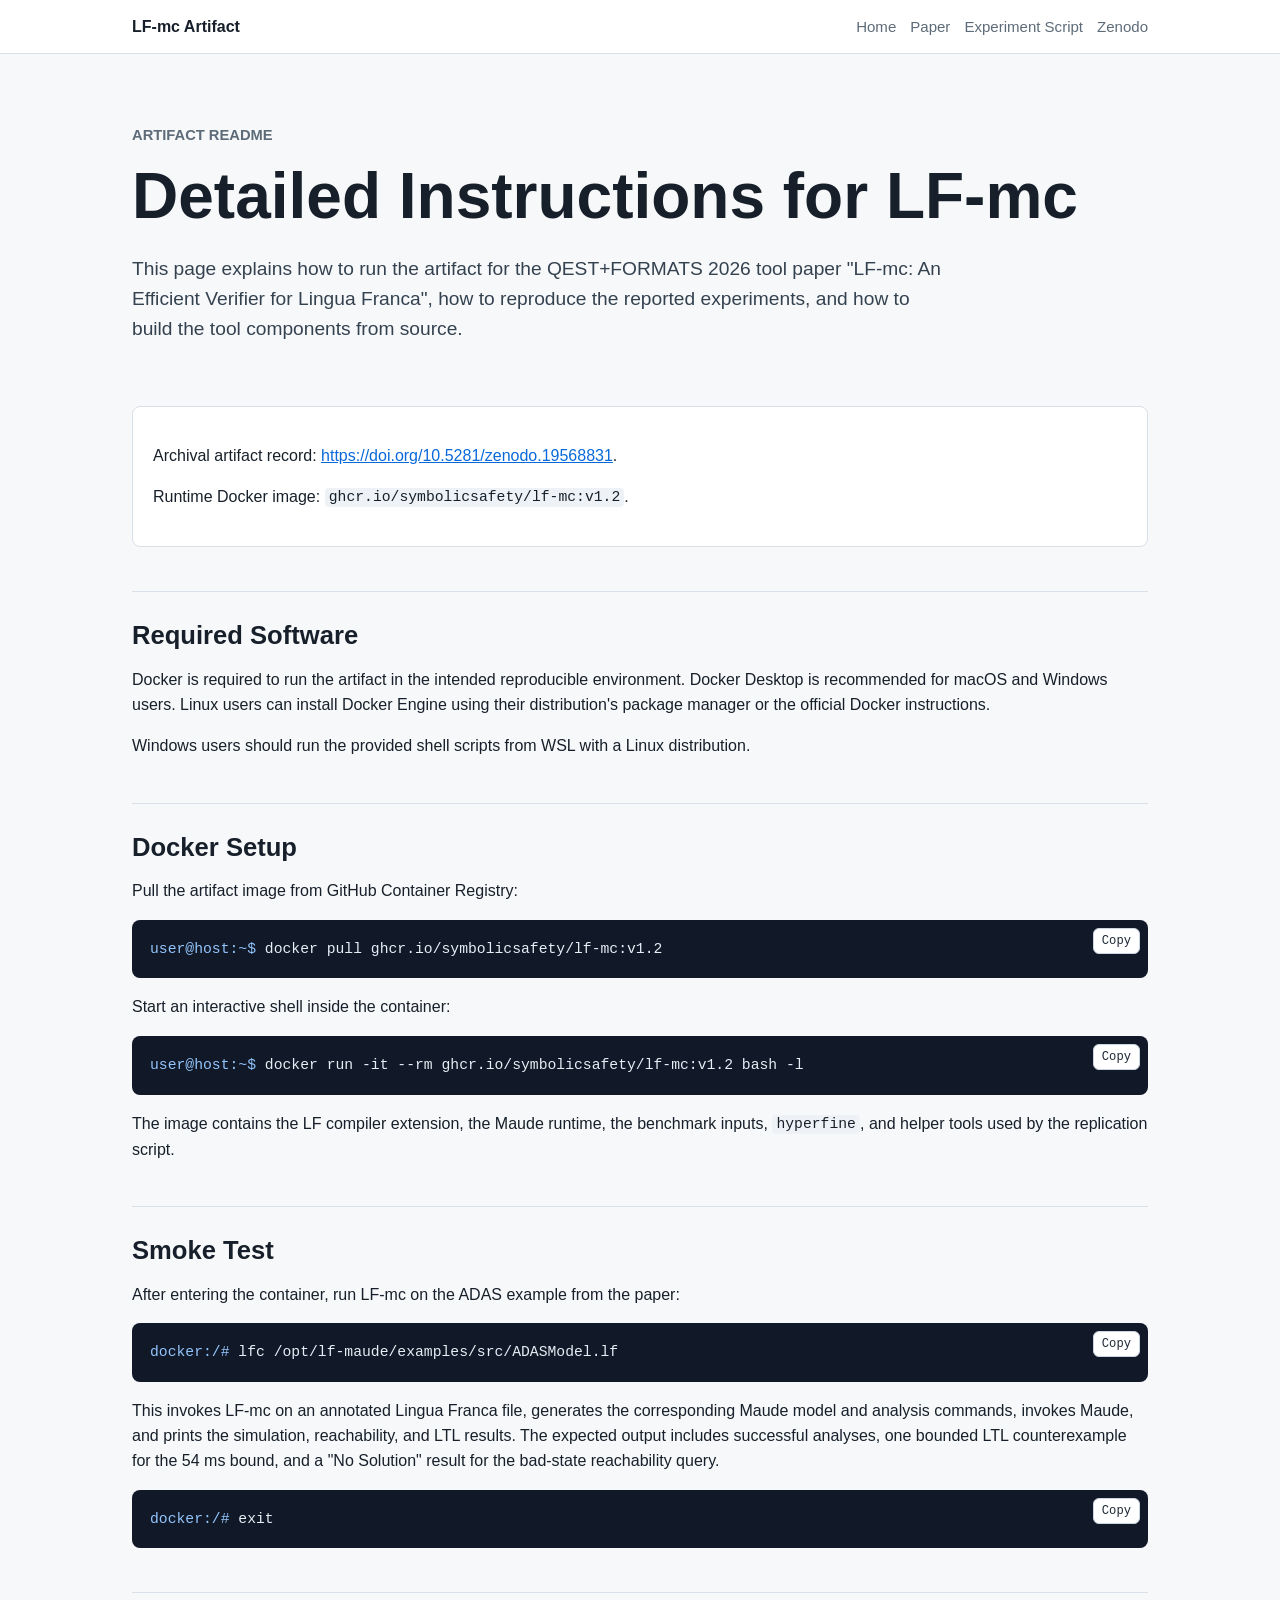
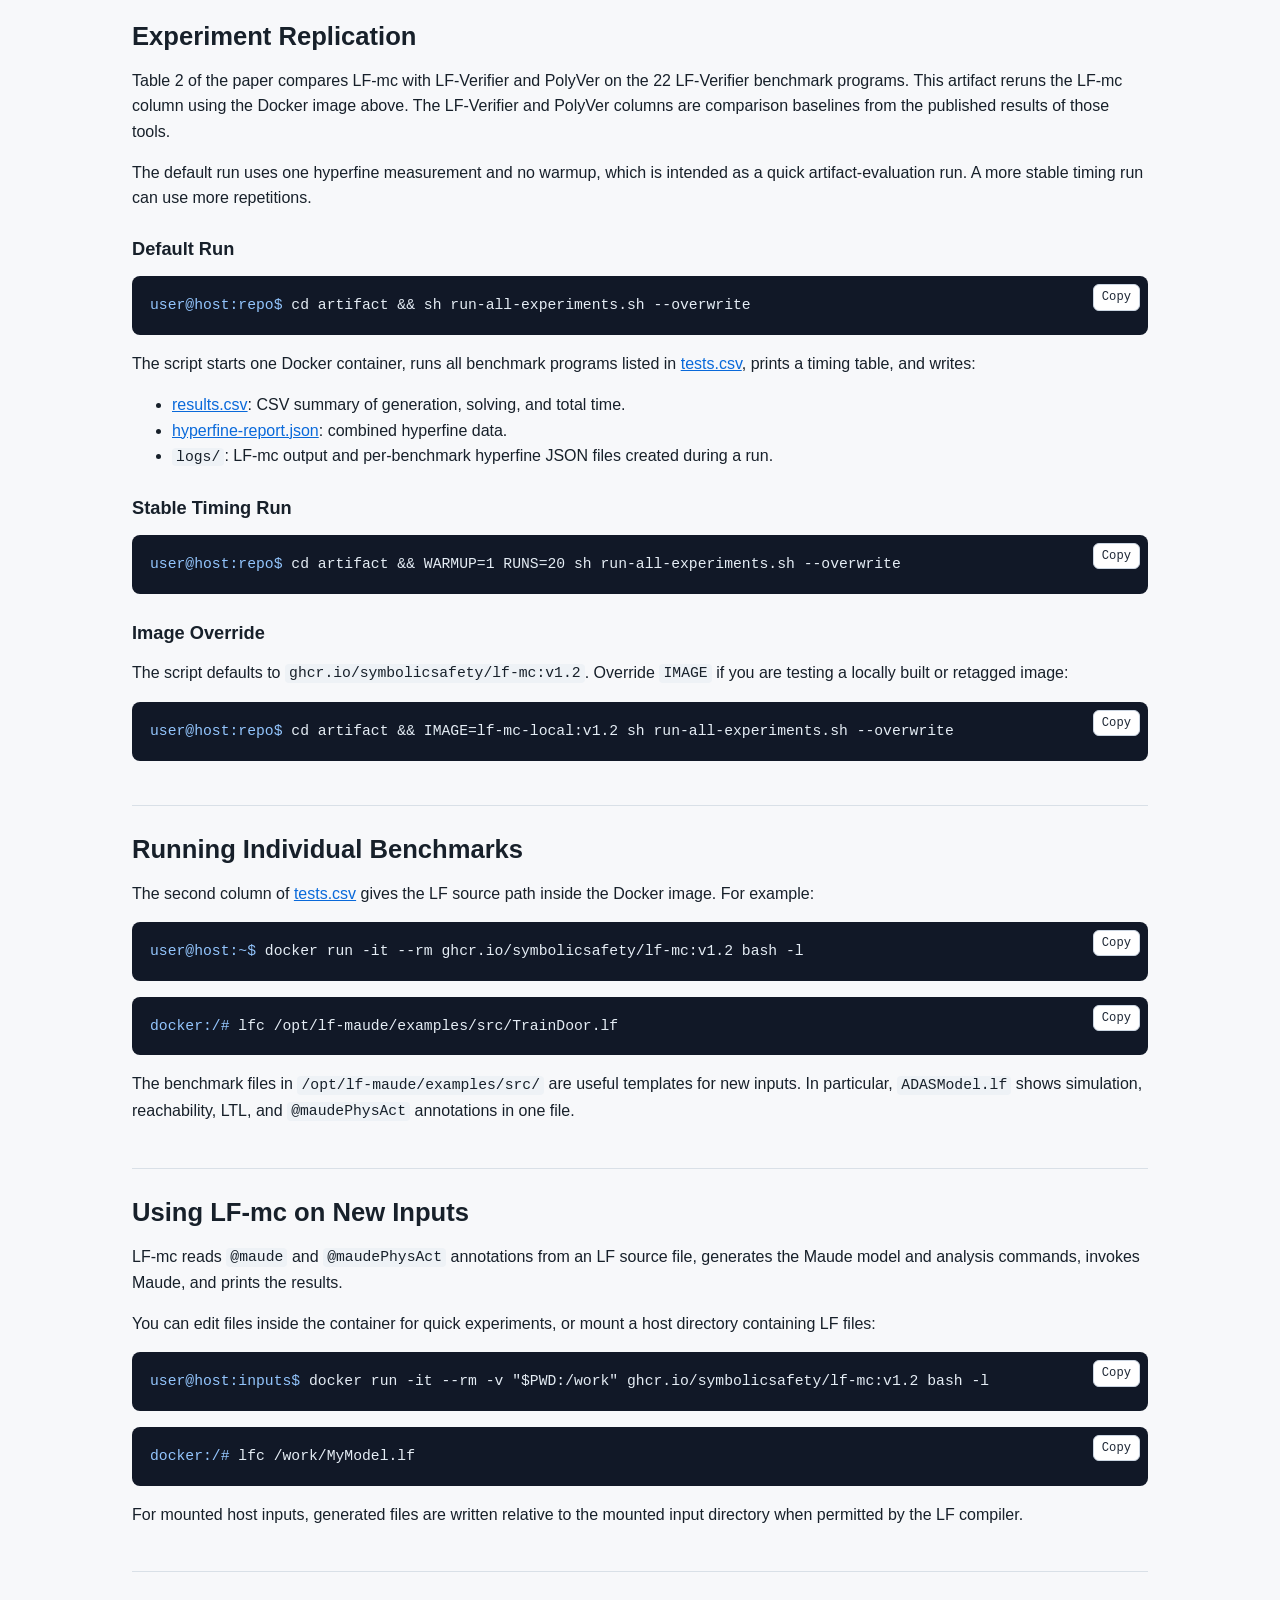
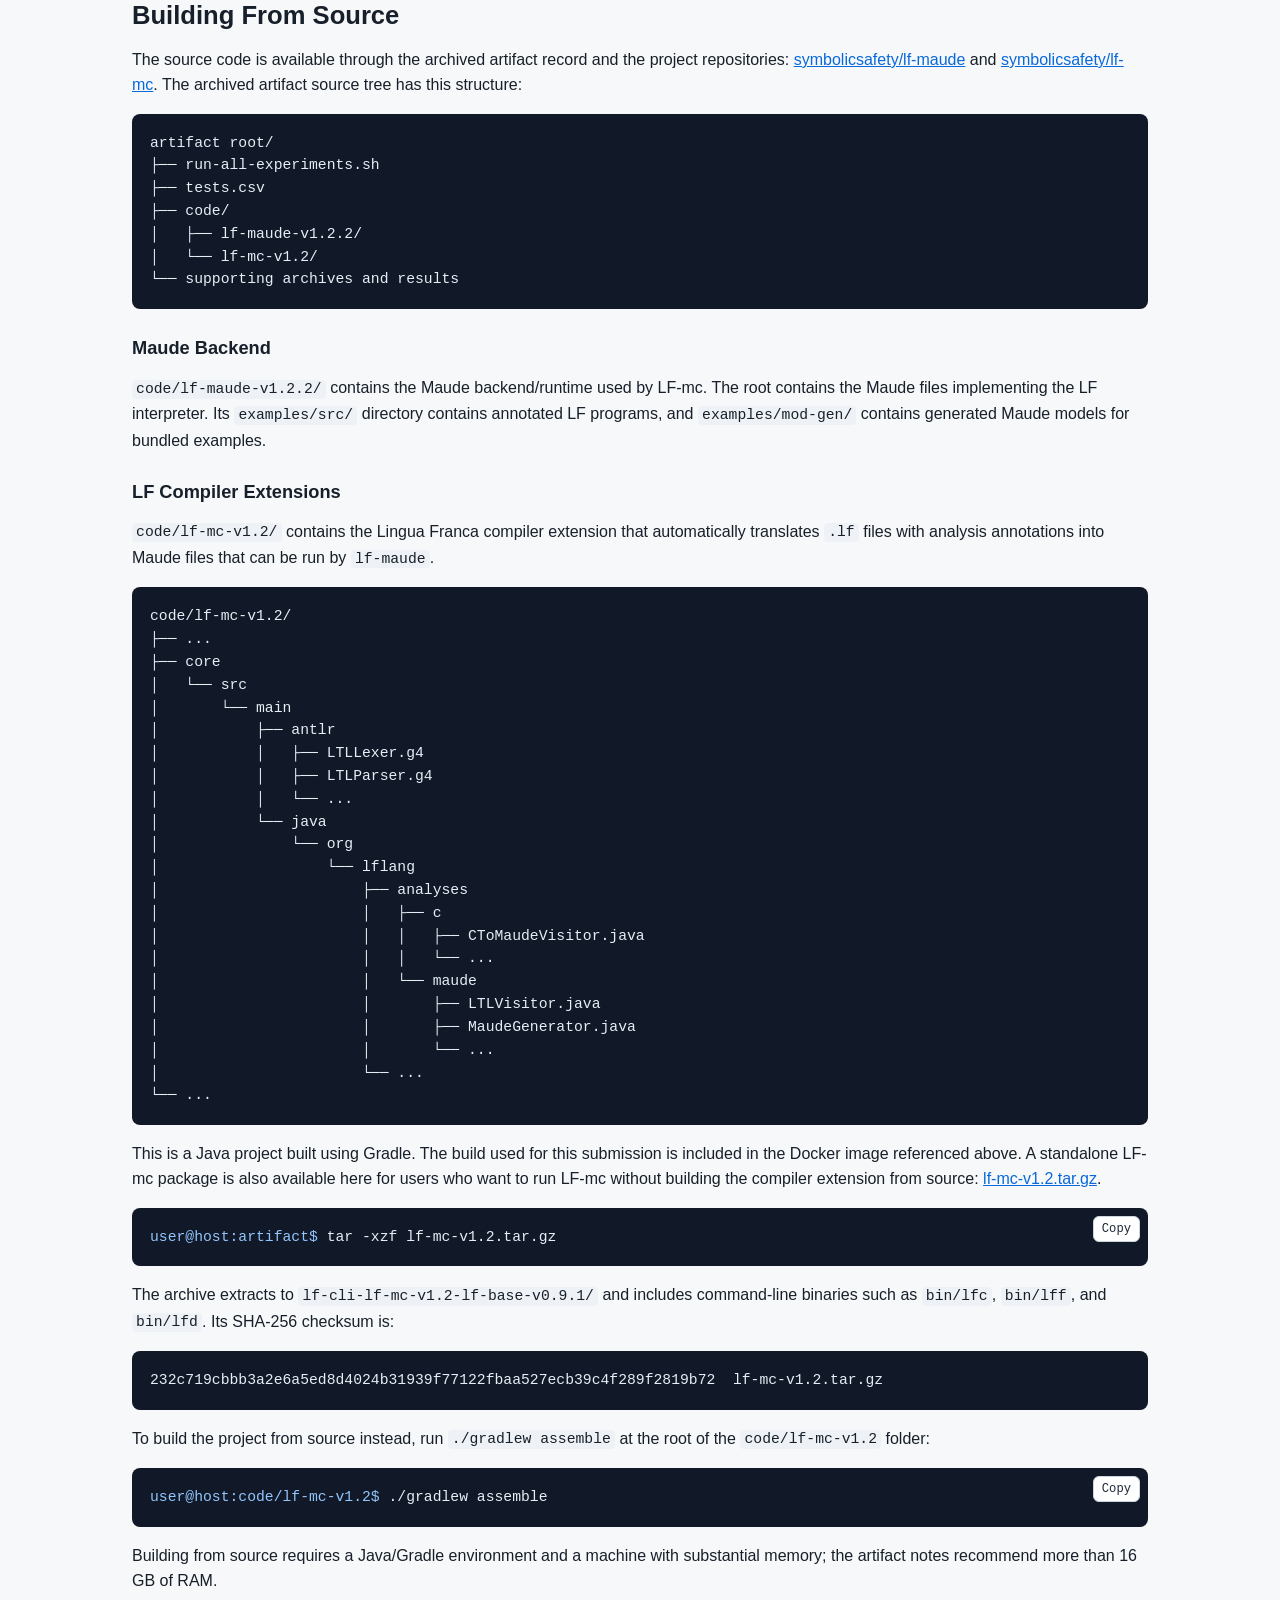
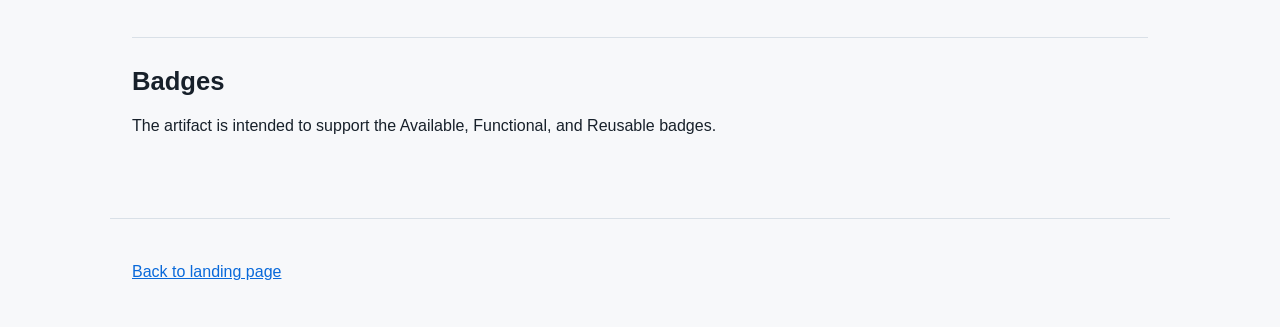
==== artifact/README.html @ dbe285b0 "Create qest artifact webpage" ====
<!doctype html>
<html lang="en">
<head>
  <meta charset="utf-8">
  <meta name="viewport" content="width=device-width, initial-scale=1">
  <title>Artifact README - LF-mc</title>
  <meta name="description" content="Detailed artifact instructions for LF-mc.">
  <link rel="stylesheet" href="../styles.css">
</head>
<body>
  <header class="site-header">
    <nav class="nav" aria-label="Primary">
      <a class="brand" href="../index.html">LF-mc Artifact</a>
      <div class="nav-links">
        <a href="../index.html">Home</a>
        <a href="../paper.pdf">Paper</a>
        <a href="run-all-experiments.sh">Experiment Script</a>
        <a href="https://doi.org/10.5281/zenodo.19568831">Zenodo</a>
      </div>
    </nav>
  </header>

  <main>
    <section class="hero">
      <p class="eyebrow">Artifact README</p>
      <h1>Detailed Instructions for LF-mc</h1>
      <p class="lede">
        This page explains how to run the artifact for the QEST+FORMATS 2026 tool paper
        "LF-mc: An Efficient Verifier for Lingua Franca", how to reproduce the reported
        experiments, and how to build the tool components from source.
      </p>
    </section>

    <section class="panel">
      <p>
        Archival artifact record:
        <a href="https://doi.org/10.5281/zenodo.19568831">https://doi.org/10.5281/zenodo.19568831</a>.
      </p>
      <p>
        Runtime Docker image:
        <code>ghcr.io/symbolicsafety/lf-mc:v1.2</code>.
      </p>
    </section>

    <section>
      <h2>Required Software</h2>
      <p>
        Docker is required to run the artifact in the intended reproducible environment.
        Docker Desktop is recommended for macOS and Windows users. Linux users can install
        Docker Engine using their distribution's package manager or the official Docker instructions.
      </p>
      <p>
        Windows users should run the provided shell scripts from WSL with a Linux distribution.
      </p>
    </section>

    <section>
      <h2>Docker Setup</h2>
      <p>
        Pull the artifact image from GitHub Container Registry:
      </p>

      <div class="command-block"><button class="copy-btn" onclick="copyCommand(this)" data-command="docker pull ghcr.io/symbolicsafety/lf-mc:v1.2">Copy</button><span class="prompt">user@host:~$</span> docker pull ghcr.io/symbolicsafety/lf-mc:v1.2</div>

      <p>
        Start an interactive shell inside the container:
      </p>

      <div class="command-block"><button class="copy-btn" onclick="copyCommand(this)" data-command="docker run -it --rm ghcr.io/symbolicsafety/lf-mc:v1.2 bash -l">Copy</button><span class="prompt">user@host:~$</span> docker run -it --rm ghcr.io/symbolicsafety/lf-mc:v1.2 bash -l</div>

      <p>
        The image contains the LF compiler extension, the Maude runtime, the benchmark inputs,
        <code>hyperfine</code>, and helper tools used by the replication script.
      </p>
    </section>

    <section>
      <h2>Smoke Test</h2>
      <p>
        After entering the container, run LF-mc on the ADAS example from the paper:
      </p>

      <div class="command-block"><button class="copy-btn" onclick="copyCommand(this)" data-command="lfc /opt/lf-maude/examples/src/ADASModel.lf">Copy</button><span class="prompt">docker:/#</span> lfc /opt/lf-maude/examples/src/ADASModel.lf</div>

      <p>
        This invokes LF-mc on an annotated Lingua Franca file, generates the corresponding
        Maude model and analysis commands, invokes Maude, and prints the simulation,
        reachability, and LTL results. The expected output includes successful analyses,
        one bounded LTL counterexample for the 54 ms bound, and a "No Solution" result
        for the bad-state reachability query.
      </p>

      <div class="command-block"><button class="copy-btn" onclick="copyCommand(this)" data-command="exit">Copy</button><span class="prompt">docker:/#</span> exit</div>
    </section>

    <section>
      <h2>Experiment Replication</h2>
      <p>
        Table 2 of the paper compares LF-mc with LF-Verifier and PolyVer on the 22
        LF-Verifier benchmark programs. This artifact reruns the LF-mc column using the
        Docker image above. The LF-Verifier and PolyVer columns are comparison baselines
        from the published results of those tools.
      </p>
      <p>
        The default run uses one hyperfine measurement and no warmup, which is intended as
        a quick artifact-evaluation run. A more stable timing run can use more repetitions.
      </p>

      <h3>Default Run</h3>
      <div class="command-block"><button class="copy-btn" onclick="copyCommand(this)" data-command="cd artifact && sh run-all-experiments.sh --overwrite">Copy</button><span class="prompt">user@host:repo$</span> cd artifact &amp;&amp; sh run-all-experiments.sh --overwrite</div>

      <p>
        The script starts one Docker container, runs all benchmark programs listed in
        <a href="tests.csv">tests.csv</a>, prints a timing table, and writes:
      </p>
      <ul>
        <li><a href="results.csv">results.csv</a>: CSV summary of generation, solving, and total time.</li>
        <li><a href="hyperfine-report.json">hyperfine-report.json</a>: combined hyperfine data.</li>
        <li><code>logs/</code>: LF-mc output and per-benchmark hyperfine JSON files created during a run.</li>
      </ul>

      <h3>Stable Timing Run</h3>
      <div class="command-block"><button class="copy-btn" onclick="copyCommand(this)" data-command="cd artifact && WARMUP=1 RUNS=20 sh run-all-experiments.sh --overwrite">Copy</button><span class="prompt">user@host:repo$</span> cd artifact &amp;&amp; WARMUP=1 RUNS=20 sh run-all-experiments.sh --overwrite</div>

      <h3>Image Override</h3>
      <p>
        The script defaults to <code>ghcr.io/symbolicsafety/lf-mc:v1.2</code>. Override
        <code>IMAGE</code> if you are testing a locally built or retagged image:
      </p>
      <div class="command-block"><button class="copy-btn" onclick="copyCommand(this)" data-command="cd artifact && IMAGE=lf-mc-local:v1.2 sh run-all-experiments.sh --overwrite">Copy</button><span class="prompt">user@host:repo$</span> cd artifact &amp;&amp; IMAGE=lf-mc-local:v1.2 sh run-all-experiments.sh --overwrite</div>
    </section>

    <section>
      <h2>Running Individual Benchmarks</h2>
      <p>
        The second column of <a href="tests.csv">tests.csv</a> gives the LF source path
        inside the Docker image. For example:
      </p>

      <div class="command-block"><button class="copy-btn" onclick="copyCommand(this)" data-command="docker run -it --rm ghcr.io/symbolicsafety/lf-mc:v1.2 bash -l">Copy</button><span class="prompt">user@host:~$</span> docker run -it --rm ghcr.io/symbolicsafety/lf-mc:v1.2 bash -l</div>

      <div class="command-block"><button class="copy-btn" onclick="copyCommand(this)" data-command="lfc /opt/lf-maude/examples/src/TrainDoor.lf">Copy</button><span class="prompt">docker:/#</span> lfc /opt/lf-maude/examples/src/TrainDoor.lf</div>

      <p>
        The benchmark files in <code>/opt/lf-maude/examples/src/</code> are useful templates
        for new inputs. In particular, <code>ADASModel.lf</code> shows simulation,
        reachability, LTL, and <code>@maudePhysAct</code> annotations in one file.
      </p>
    </section>

    <section>
      <h2>Using LF-mc on New Inputs</h2>
      <p>
        LF-mc reads <code>@maude</code> and <code>@maudePhysAct</code> annotations from
        an LF source file, generates the Maude model and analysis commands, invokes Maude,
        and prints the results.
      </p>
      <p>
        You can edit files inside the container for quick experiments, or mount a host
        directory containing LF files:
      </p>

      <div class="command-block"><button class="copy-btn" onclick="copyCommand(this)" data-command="docker run -it --rm -v &quot;$PWD:/work&quot; ghcr.io/symbolicsafety/lf-mc:v1.2 bash -l">Copy</button><span class="prompt">user@host:inputs$</span> docker run -it --rm -v &quot;$PWD:/work&quot; ghcr.io/symbolicsafety/lf-mc:v1.2 bash -l</div>

      <div class="command-block"><button class="copy-btn" onclick="copyCommand(this)" data-command="lfc /work/MyModel.lf">Copy</button><span class="prompt">docker:/#</span> lfc /work/MyModel.lf</div>

      <p>
        For mounted host inputs, generated files are written relative to the mounted input
        directory when permitted by the LF compiler.
      </p>
    </section>

    <section>
      <h2>Building From Source</h2>
      <p>
        The source code is available through the archived artifact record and the project
        repositories:
        <a href="https://github.com/symbolicsafety/lf-maude">symbolicsafety/lf-maude</a>
        and <a href="https://github.com/symbolicsafety/lf-mc">symbolicsafety/lf-mc</a>.
        The archived artifact source tree has this structure:
      </p>

      <div class="command-block">artifact root/
├── run-all-experiments.sh
├── tests.csv
├── code/
│   ├── lf-maude-v1.2.2/
│   └── lf-mc-v1.2/
└── supporting archives and results</div>

      <h3>Maude Backend</h3>
      <p>
        <code>code/lf-maude-v1.2.2/</code> contains the Maude backend/runtime used by LF-mc.
        The root contains the Maude files implementing the LF interpreter. Its
        <code>examples/src/</code> directory contains annotated LF programs, and
        <code>examples/mod-gen/</code> contains generated Maude models for bundled examples.
      </p>

      <h3>LF Compiler Extensions</h3>
      <p>
        <code>code/lf-mc-v1.2/</code> contains the Lingua Franca compiler extension
        that automatically translates <code>.lf</code> files with analysis annotations
        into Maude files that can be run by <code>lf-maude</code>.
      </p>

      <div class="command-block">code/lf-mc-v1.2/
├── ...
├── core
│   └── src
│       └── main
│           ├── antlr
│           │   ├── LTLLexer.g4
│           │   ├── LTLParser.g4
│           │   └── ...
│           └── java
│               └── org
│                   └── lflang
│                       ├── analyses
│                       │   ├── c
│                       │   │   ├── CToMaudeVisitor.java
│                       │   │   └── ...
│                       │   └── maude
│                       │       ├── LTLVisitor.java
│                       │       ├── MaudeGenerator.java
│                       │       └── ...
│                       └── ...
└── ...</div>

      <p>
        This is a Java project built using Gradle. The build used for this submission
        is included in the Docker image referenced above. A standalone LF-mc package is
        also available here for users who want to run LF-mc without building the compiler
        extension from source:
        <a href="lf-mc-v1.2.tar.gz">lf-mc-v1.2.tar.gz</a>.
      </p>

      <div class="command-block"><button class="copy-btn" onclick="copyCommand(this)" data-command="tar -xzf lf-mc-v1.2.tar.gz">Copy</button><span class="prompt">user@host:artifact$</span> tar -xzf lf-mc-v1.2.tar.gz</div>

      <p>
        The archive extracts to <code>lf-cli-lf-mc-v1.2-lf-base-v0.9.1/</code> and
        includes command-line binaries such as <code>bin/lfc</code>, <code>bin/lff</code>,
        and <code>bin/lfd</code>. Its SHA-256 checksum is:
      </p>

      <div class="command-block">232c719cbbb3a2e6a5ed8d4024b31939f77122fbaa527ecb39c4f289f2819b72  lf-mc-v1.2.tar.gz</div>

      <p>
        To build the project from source instead, run <code>./gradlew assemble</code>
        at the root of the <code>code/lf-mc-v1.2</code> folder:
      </p>

      <div class="command-block"><button class="copy-btn" onclick="copyCommand(this)" data-command="./gradlew assemble">Copy</button><span class="prompt">user@host:code/lf-mc-v1.2$</span> ./gradlew assemble</div>

      <p>
        Building from source requires a Java/Gradle environment and a machine with
        substantial memory; the artifact notes recommend more than 16 GB of RAM.
      </p>
    </section>

    <section>
      <h2>Badges</h2>
      <p>
        The artifact is intended to support the Available, Functional, and Reusable badges.
      </p>
    </section>
  </main>

  <footer class="site-footer">
    <p><a href="../index.html">Back to landing page</a></p>
  </footer>

  <script src="../script.js"></script>
</body>
</html>
---- styles.css ----
* {
  box-sizing: border-box;
}

:root {
  color-scheme: light;
  --bg: #f7f8fa;
  --surface: #ffffff;
  --surface-2: #eef2f6;
  --text: #17202a;
  --muted: #5d6b78;
  --line: #d9e0e7;
  --accent: #0969da;
  --accent-strong: #064f9e;
  --ok: #1a7f37;
  --code-bg: #111827;
  --code-text: #e5edf5;
}

body {
  margin: 0;
  background: var(--bg);
  color: var(--text);
  font: 16px/1.58 -apple-system, BlinkMacSystemFont, "Segoe UI", sans-serif;
}

a {
  color: var(--accent);
}

a:hover {
  color: var(--accent-strong);
}

.site-header {
  background: var(--surface);
  border-bottom: 1px solid var(--line);
}

.nav {
  align-items: center;
  display: flex;
  gap: 18px;
  justify-content: space-between;
  margin: 0 auto;
  max-width: 1060px;
  padding: 14px 22px;
}

.brand {
  color: var(--text);
  font-weight: 700;
  text-decoration: none;
}

.nav-links {
  display: flex;
  flex-wrap: wrap;
  gap: 14px;
  justify-content: flex-end;
}

.nav-links a {
  color: var(--muted);
  font-size: 0.94rem;
  text-decoration: none;
}

.nav-links a:hover {
  color: var(--accent);
}

main {
  margin: 0 auto;
  max-width: 1060px;
  padding: 34px 22px 64px;
}

.hero {
  padding: 36px 0 24px;
}

.eyebrow {
  color: var(--muted);
  font-size: 0.92rem;
  font-weight: 700;
  letter-spacing: 0;
  margin: 0 0 10px;
  text-transform: uppercase;
}

h1,
h2,
h3 {
  letter-spacing: 0;
  line-height: 1.2;
}

h1 {
  font-size: clamp(2.1rem, 5vw, 4.1rem);
  margin: 0 0 18px;
}

h2 {
  border-top: 1px solid var(--line);
  font-size: 1.6rem;
  margin: 44px 0 16px;
  padding-top: 28px;
}

h3 {
  font-size: 1.14rem;
  margin: 28px 0 10px;
}

.lede {
  color: #344250;
  font-size: 1.2rem;
  max-width: 820px;
}

.actions,
.link-grid {
  display: flex;
  flex-wrap: wrap;
  gap: 12px;
  margin: 22px 0;
}

.button {
  align-items: center;
  background: var(--accent);
  border: 1px solid var(--accent);
  border-radius: 6px;
  color: #fff;
  display: inline-flex;
  font-weight: 700;
  min-height: 42px;
  padding: 8px 13px;
  text-decoration: none;
}

.button.secondary {
  background: var(--surface);
  color: var(--accent);
}

.button:hover {
  background: var(--accent-strong);
  color: #fff;
}

.button.secondary:hover {
  background: var(--surface-2);
  color: var(--accent-strong);
}

.panel {
  background: var(--surface);
  border: 1px solid var(--line);
  border-radius: 8px;
  margin: 18px 0;
  padding: 20px;
}

.facts {
  display: grid;
  gap: 12px;
  grid-template-columns: repeat(auto-fit, minmax(190px, 1fr));
  margin-top: 24px;
}

.fact {
  background: var(--surface);
  border: 1px solid var(--line);
  border-radius: 8px;
  padding: 16px;
}

.fact strong {
  display: block;
  font-size: 0.88rem;
  margin-bottom: 4px;
}

.fact span {
  color: var(--muted);
}

code {
  background: var(--surface-2);
  border-radius: 4px;
  font-family: ui-monospace, SFMono-Regular, Menlo, Consolas, monospace;
  font-size: 0.92em;
  padding: 0.1em 0.28em;
}

.command-block {
  background: var(--code-bg);
  border-radius: 8px;
  color: var(--code-text);
  font-family: ui-monospace, SFMono-Regular, Menlo, Consolas, monospace;
  font-size: 0.92rem;
  line-height: 1.55;
  margin: 16px 0;
  overflow-x: auto;
  padding: 18px 54px 18px 18px;
  position: relative;
  white-space: pre;
}

.command-block .prompt {
  color: #93c5fd;
}

.copy-btn {
  background: #ffffff;
  border: 1px solid #cbd5e1;
  border-radius: 6px;
  color: #1f2937;
  cursor: pointer;
  font: inherit;
  font-size: 0.76rem;
  line-height: 1;
  padding: 6px 8px;
  position: absolute;
  right: 8px;
  top: 8px;
}

.copy-btn.copied {
  border-color: var(--ok);
  color: var(--ok);
}

table {
  background: var(--surface);
  border-collapse: collapse;
  margin: 16px 0;
  width: 100%;
}

th,
td {
  border: 1px solid var(--line);
  padding: 8px 10px;
  text-align: left;
}

th {
  background: var(--surface-2);
}

.table-wrap {
  overflow-x: auto;
}

.site-footer {
  border-top: 1px solid var(--line);
  color: var(--muted);
  margin: 0 auto;
  max-width: 1060px;
  padding: 24px 22px 40px;
}

@media (max-width: 660px) {
  .nav {
    align-items: flex-start;
    flex-direction: column;
  }

  main {
    padding-top: 20px;
  }

  .hero {
    padding-top: 20px;
  }

  .command-block {
    font-size: 0.84rem;
  }
}
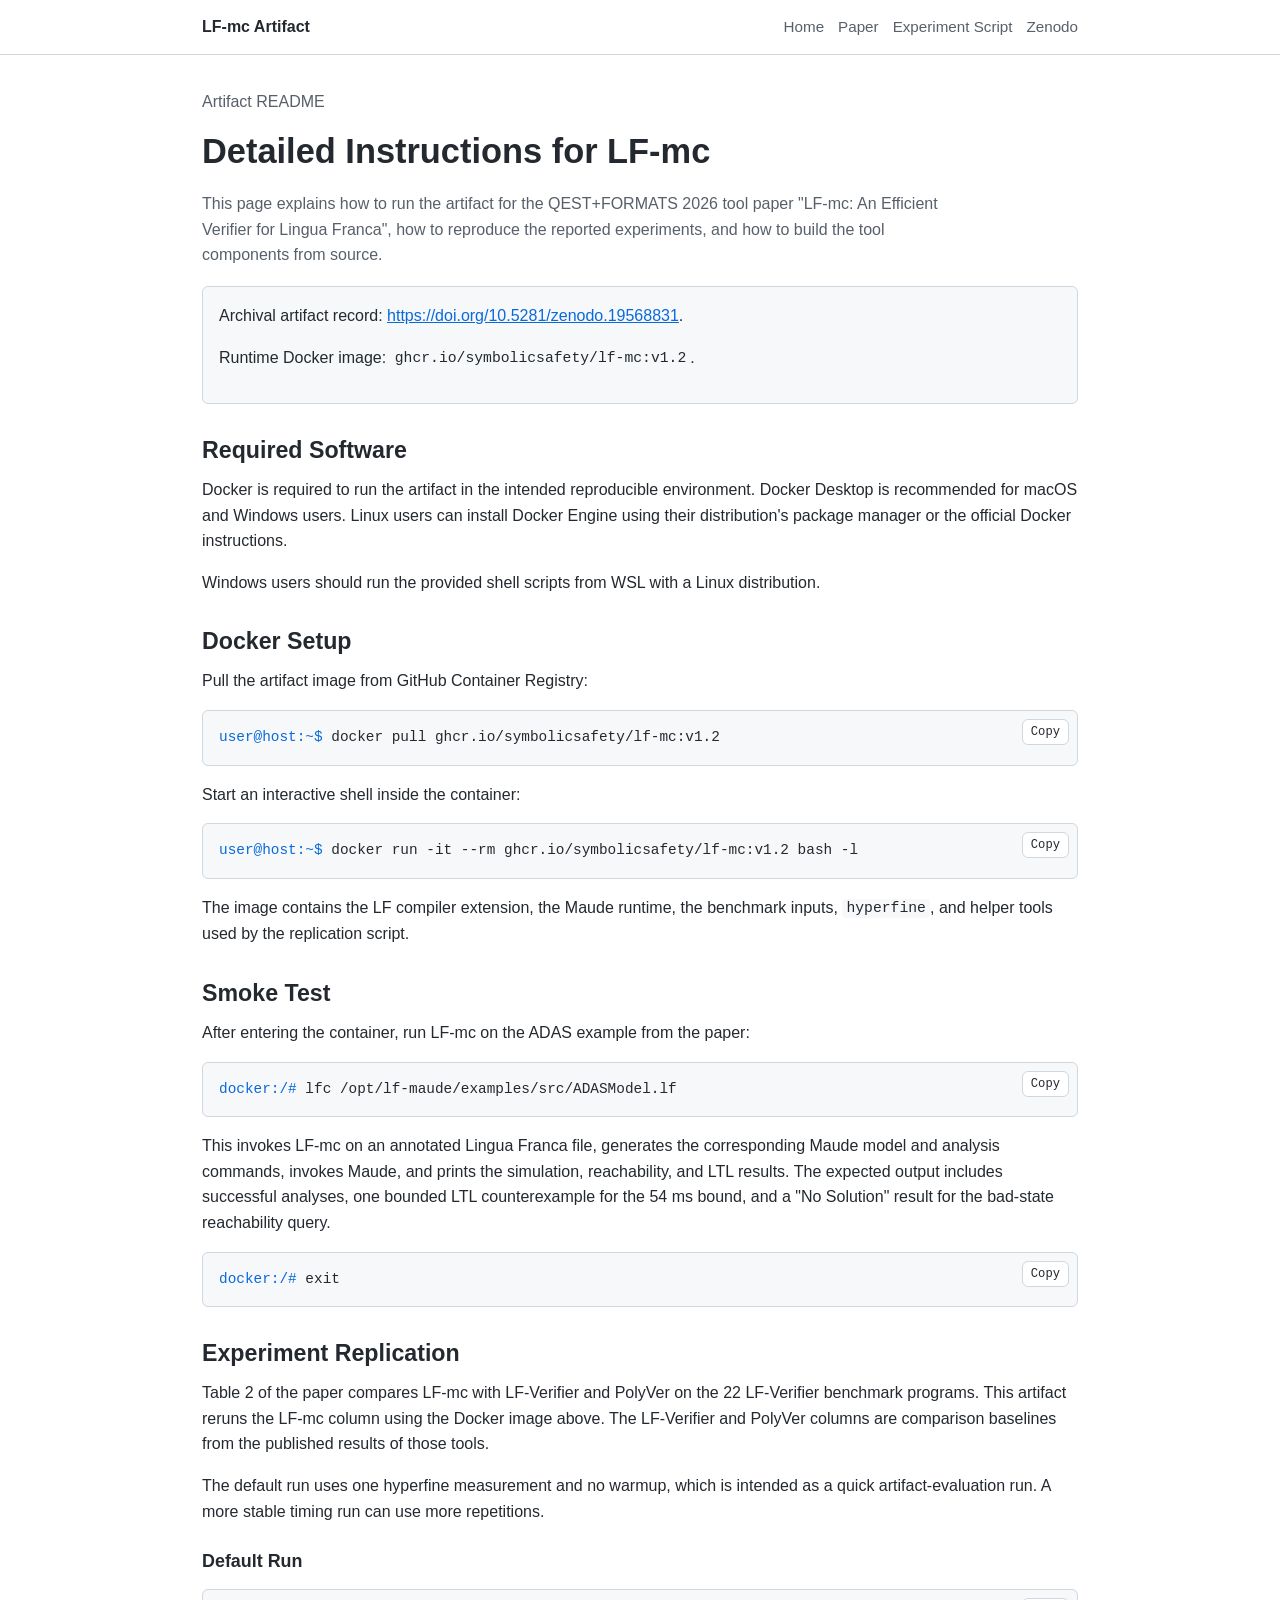
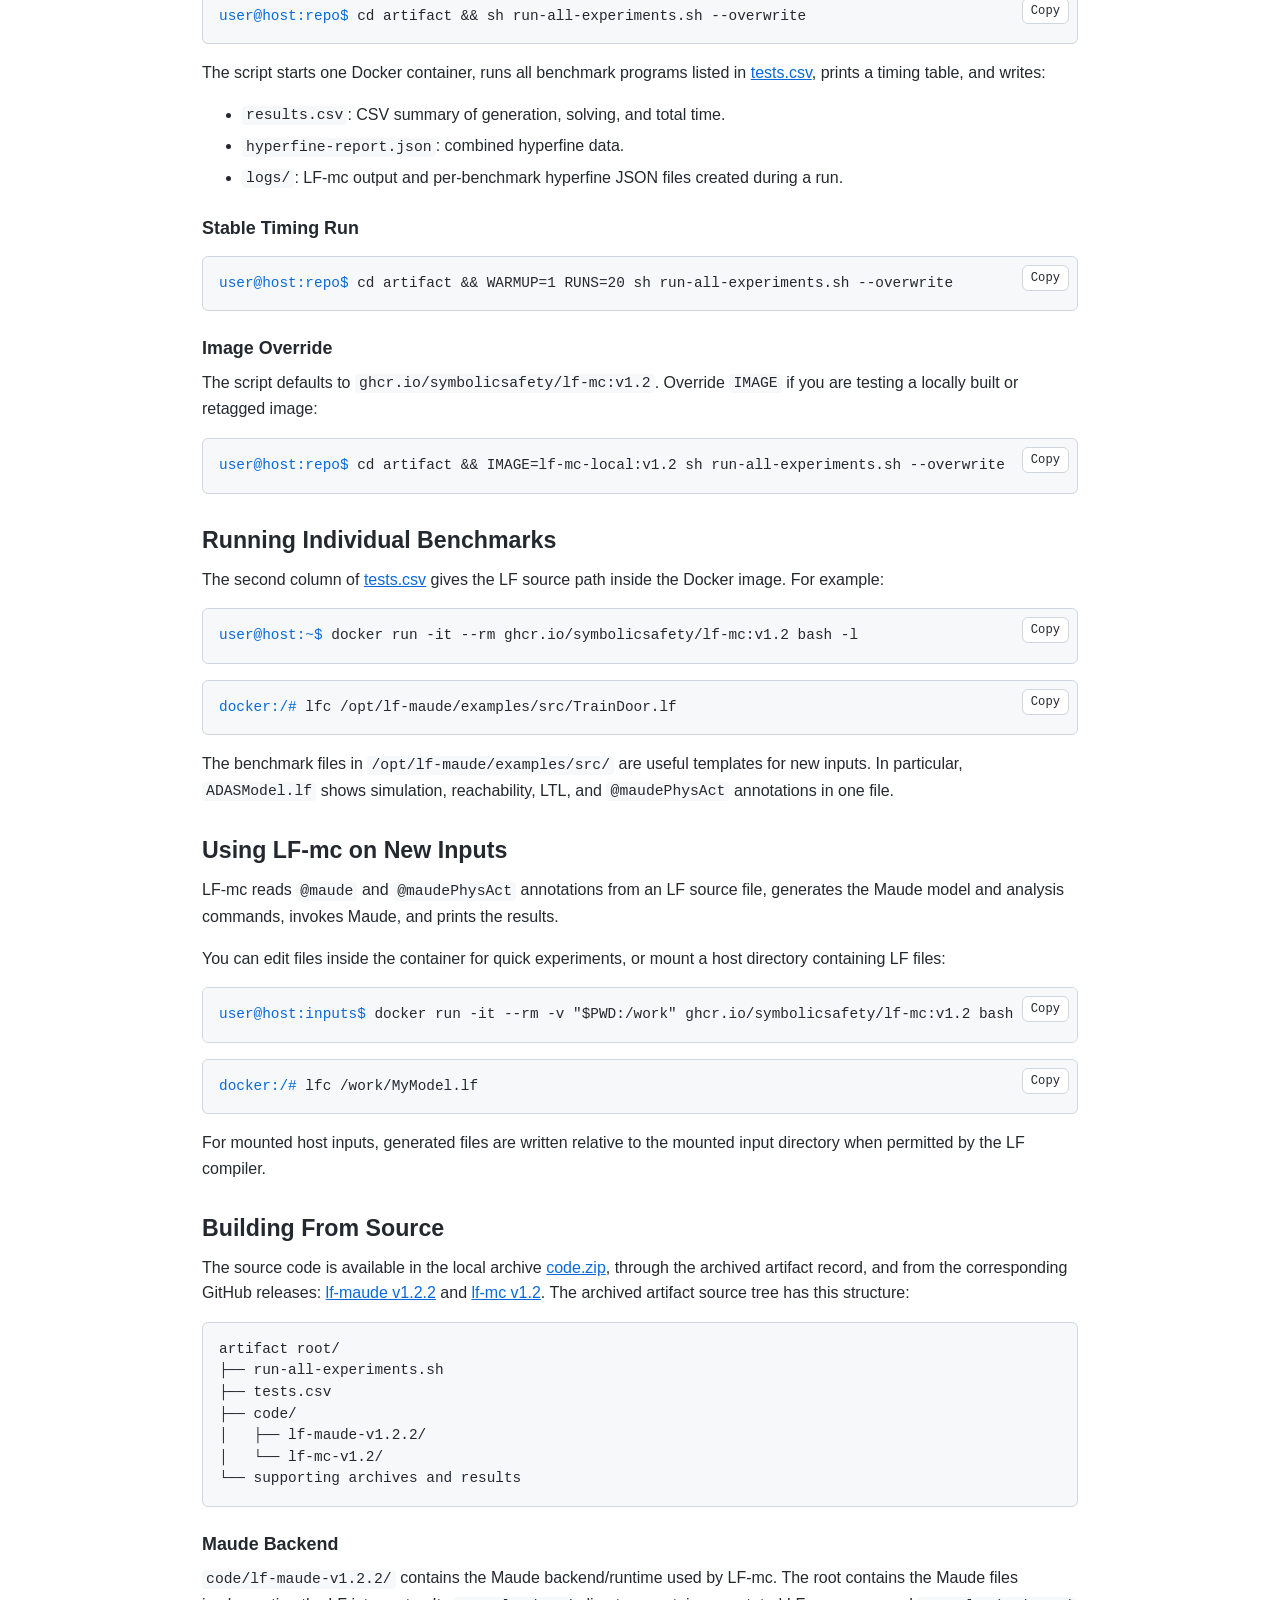
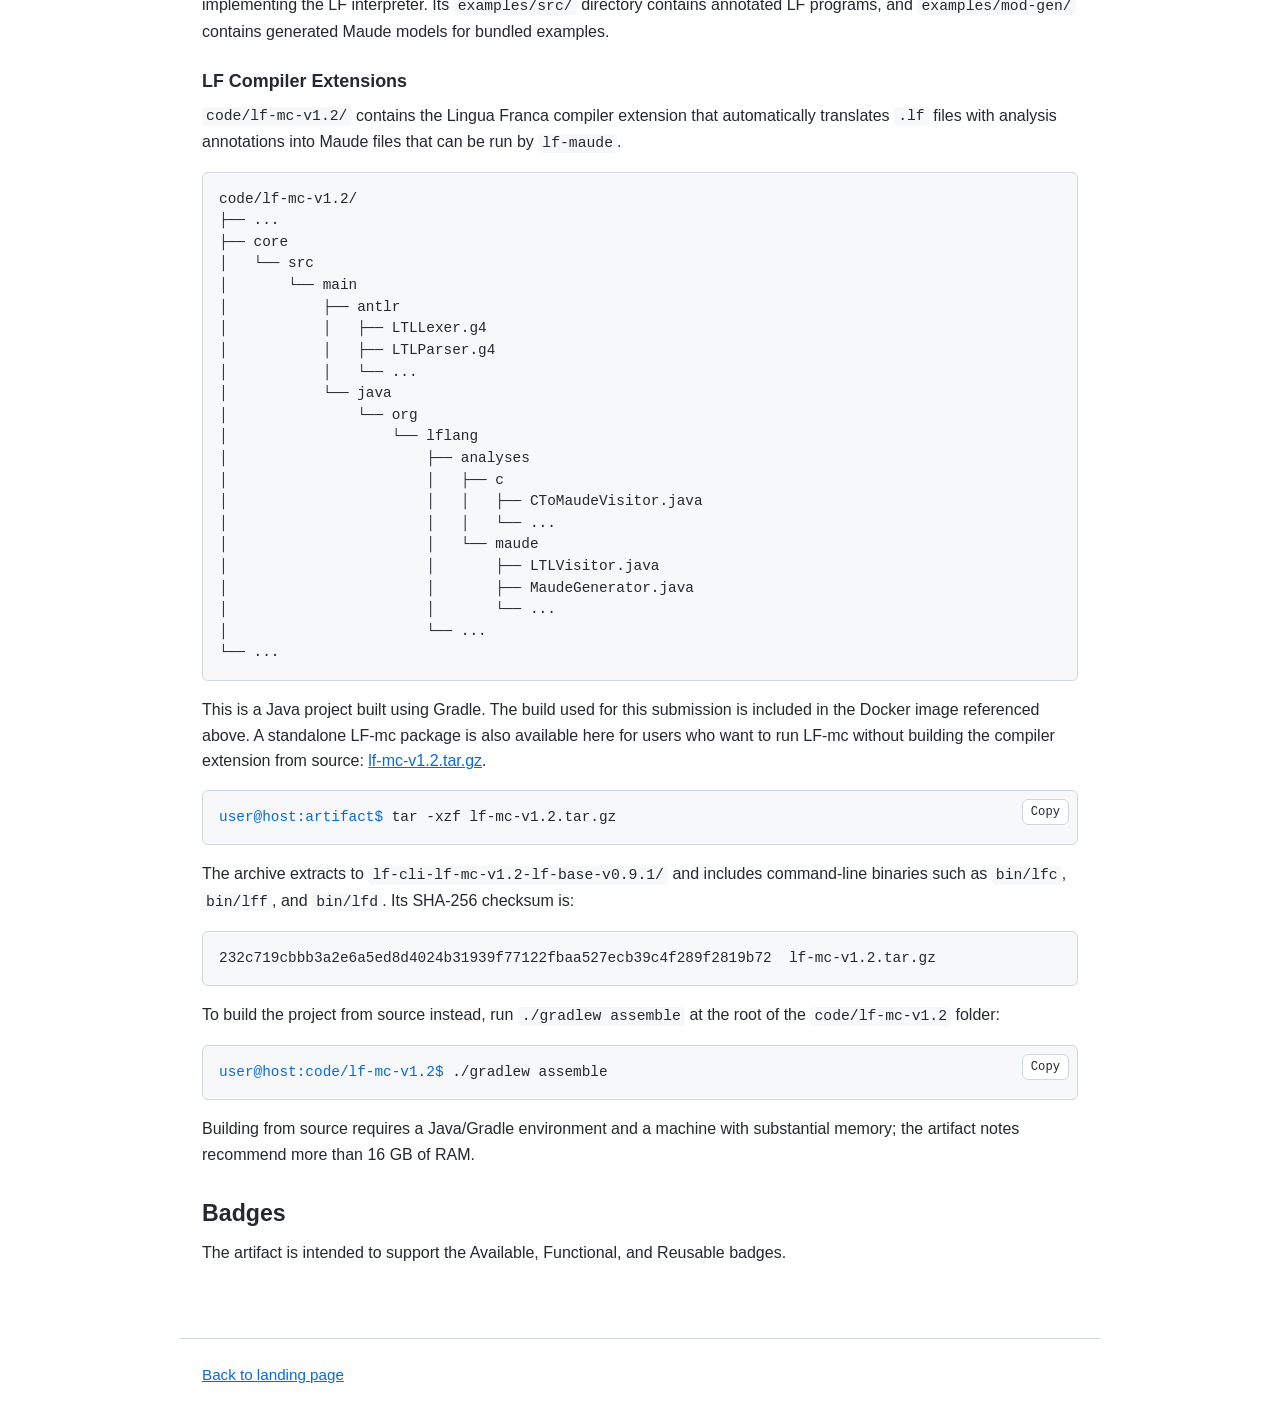
==== commit 073f1c18: "Add code.zip, change style" ====
--- a/artifact/README.html
+++ b/artifact/README.html
@@ -114,8 +114,8 @@
         <a href="tests.csv">tests.csv</a>, prints a timing table, and writes:
       </p>
       <ul>
-        <li><a href="results.csv">results.csv</a>: CSV summary of generation, solving, and total time.</li>
-        <li><a href="hyperfine-report.json">hyperfine-report.json</a>: combined hyperfine data.</li>
+        <li><code>results.csv</code>: CSV summary of generation, solving, and total time.</li>
+        <li><code>hyperfine-report.json</code>: combined hyperfine data.</li>
         <li><code>logs/</code>: LF-mc output and per-benchmark hyperfine JSON files created during a run.</li>
       </ul>
 
@@ -173,10 +173,10 @@
     <section>
       <h2>Building From Source</h2>
       <p>
-        The source code is available through the archived artifact record and the project
-        repositories:
-        <a href="https://github.com/symbolicsafety/lf-maude">symbolicsafety/lf-maude</a>
-        and <a href="https://github.com/symbolicsafety/lf-mc">symbolicsafety/lf-mc</a>.
+        The source code is available in the local archive <a href="code.zip">code.zip</a>,
+        through the archived artifact record, and from the corresponding GitHub releases:
+        <a href="https://github.com/symbolicsafety/lf-maude/releases/tag/lf-maude-v1.2.2">lf-maude v1.2.2</a>
+        and <a href="https://github.com/symbolicsafety/lf-mc/releases/tag/lfmc-v1.2">lf-mc v1.2</a>.
         The archived artifact source tree has this structure:
       </p>
 
--- a/styles.css
+++ b/styles.css
@@ -4,24 +4,21 @@
 
 :root {
   color-scheme: light;
-  --bg: #f7f8fa;
-  --surface: #ffffff;
-  --surface-2: #eef2f6;
-  --text: #17202a;
-  --muted: #5d6b78;
-  --line: #d9e0e7;
+  --bg: #ffffff;
+  --text: #24292f;
+  --muted: #57606a;
+  --line: #d0d7de;
+  --subtle: #f6f8fa;
   --accent: #0969da;
-  --accent-strong: #064f9e;
+  --accent-strong: #0550ae;
   --ok: #1a7f37;
-  --code-bg: #111827;
-  --code-text: #e5edf5;
 }
 
 body {
+  background: var(--bg);
+  color: var(--text);
+  font: 16px/1.6 -apple-system, BlinkMacSystemFont, "Segoe UI", Helvetica, Arial, sans-serif;
   margin: 0;
-  background: var(--bg);
-  color: var(--text);
-  font: 16px/1.58 -apple-system, BlinkMacSystemFont, "Segoe UI", sans-serif;
 }
 
 a {
@@ -33,7 +30,6 @@
 }
 
 .site-header {
-  background: var(--surface);
   border-bottom: 1px solid var(--line);
 }
 
@@ -43,13 +39,13 @@
   gap: 18px;
   justify-content: space-between;
   margin: 0 auto;
-  max-width: 1060px;
+  max-width: 920px;
   padding: 14px 22px;
 }
 
 .brand {
   color: var(--text);
-  font-weight: 700;
+  font-weight: 600;
   text-decoration: none;
 }
 
@@ -62,7 +58,7 @@
 
 .nav-links a {
   color: var(--muted);
-  font-size: 0.94rem;
+  font-size: 0.95rem;
   text-decoration: none;
 }
 
@@ -72,152 +68,129 @@
 
 main {
   margin: 0 auto;
-  max-width: 1060px;
-  padding: 34px 22px 64px;
-}
-
-.hero {
-  padding: 36px 0 24px;
-}
-
-.eyebrow {
-  color: var(--muted);
-  font-size: 0.92rem;
-  font-weight: 700;
-  letter-spacing: 0;
-  margin: 0 0 10px;
-  text-transform: uppercase;
+  max-width: 920px;
+  padding: 34px 22px 56px;
 }
 
 h1,
 h2,
 h3 {
+  font-weight: 600;
   letter-spacing: 0;
-  line-height: 1.2;
+  line-height: 1.25;
 }
 
 h1 {
-  font-size: clamp(2.1rem, 5vw, 4.1rem);
+  font-size: 2.15rem;
   margin: 0 0 18px;
 }
 
 h2 {
+  font-size: 1.45rem;
+  margin: 32px 0 12px;
+}
+
+h3 {
+  font-size: 1.12rem;
+  margin: 26px 0 10px;
+}
+
+p,
+ol,
+ul {
+  margin-bottom: 16px;
+  margin-top: 0;
+}
+
+li + li {
+  margin-top: 5px;
+}
+
+hr {
+  border: 0;
   border-top: 1px solid var(--line);
-  font-size: 1.6rem;
-  margin: 44px 0 16px;
-  padding-top: 28px;
-}
-
-h3 {
-  font-size: 1.14rem;
-  margin: 28px 0 10px;
-}
-
-.lede {
-  color: #344250;
-  font-size: 1.2rem;
-  max-width: 820px;
-}
-
-.actions,
-.link-grid {
-  display: flex;
-  flex-wrap: wrap;
-  gap: 12px;
-  margin: 22px 0;
-}
-
-.button {
-  align-items: center;
-  background: var(--accent);
-  border: 1px solid var(--accent);
-  border-radius: 6px;
-  color: #fff;
-  display: inline-flex;
-  font-weight: 700;
-  min-height: 42px;
-  padding: 8px 13px;
-  text-decoration: none;
-}
-
-.button.secondary {
-  background: var(--surface);
-  color: var(--accent);
-}
-
-.button:hover {
-  background: var(--accent-strong);
-  color: #fff;
-}
-
-.button.secondary:hover {
-  background: var(--surface-2);
-  color: var(--accent-strong);
-}
-
-.panel {
-  background: var(--surface);
-  border: 1px solid var(--line);
-  border-radius: 8px;
-  margin: 18px 0;
-  padding: 20px;
-}
-
-.facts {
-  display: grid;
-  gap: 12px;
-  grid-template-columns: repeat(auto-fit, minmax(190px, 1fr));
-  margin-top: 24px;
-}
-
-.fact {
-  background: var(--surface);
-  border: 1px solid var(--line);
-  border-radius: 8px;
-  padding: 16px;
-}
-
-.fact strong {
-  display: block;
-  font-size: 0.88rem;
-  margin-bottom: 4px;
-}
-
-.fact span {
-  color: var(--muted);
+  margin: 28px 0;
 }
 
 code {
-  background: var(--surface-2);
+  background: var(--subtle);
   border-radius: 4px;
   font-family: ui-monospace, SFMono-Regular, Menlo, Consolas, monospace;
   font-size: 0.92em;
   padding: 0.1em 0.28em;
 }
 
+.hero {
+  padding: 0;
+}
+
+.eyebrow,
+.lede {
+  color: var(--muted);
+}
+
+.lede {
+  font-size: 1rem;
+  max-width: 760px;
+}
+
+.panel {
+  background: var(--subtle);
+  border: 1px solid var(--line);
+  border-radius: 6px;
+  margin: 18px 0;
+  padding: 16px;
+}
+
+.actions,
+.link-grid,
+.facts {
+  display: block;
+  margin: 16px 0;
+}
+
+.button {
+  color: var(--accent);
+  display: inline;
+  font-weight: 400;
+  min-height: 0;
+  padding: 0;
+  text-decoration: underline;
+}
+
+.button.secondary {
+  color: var(--accent);
+}
+
+.button:hover,
+.button.secondary:hover {
+  color: var(--accent-strong);
+}
+
 .command-block {
-  background: var(--code-bg);
-  border-radius: 8px;
-  color: var(--code-text);
+  background: var(--subtle);
+  border: 1px solid var(--line);
+  border-radius: 6px;
+  color: var(--text);
   font-family: ui-monospace, SFMono-Regular, Menlo, Consolas, monospace;
-  font-size: 0.92rem;
-  line-height: 1.55;
+  font-size: 0.9rem;
+  line-height: 1.5;
   margin: 16px 0;
   overflow-x: auto;
-  padding: 18px 54px 18px 18px;
+  padding: 16px 54px 16px 16px;
   position: relative;
   white-space: pre;
 }
 
 .command-block .prompt {
-  color: #93c5fd;
+  color: var(--accent);
 }
 
 .copy-btn {
   background: #ffffff;
-  border: 1px solid #cbd5e1;
+  border: 1px solid var(--line);
   border-radius: 6px;
-  color: #1f2937;
+  color: var(--text);
   cursor: pointer;
   font: inherit;
   font-size: 0.76rem;
@@ -234,7 +207,7 @@
 }
 
 table {
-  background: var(--surface);
+  background: #ffffff;
   border-collapse: collapse;
   margin: 16px 0;
   width: 100%;
@@ -248,18 +221,23 @@
 }
 
 th {
-  background: var(--surface-2);
+  background: var(--subtle);
 }
 
 .table-wrap {
   overflow-x: auto;
 }
 
+.site-footer,
+.updated {
+  color: var(--muted);
+  font-size: 0.95rem;
+}
+
 .site-footer {
   border-top: 1px solid var(--line);
-  color: var(--muted);
   margin: 0 auto;
-  max-width: 1060px;
+  max-width: 920px;
   padding: 24px 22px 40px;
 }
 
@@ -270,14 +248,14 @@
   }
 
   main {
-    padding-top: 20px;
-  }
-
-  .hero {
-    padding-top: 20px;
+    padding-top: 24px;
+  }
+
+  h1 {
+    font-size: 1.8rem;
   }
 
   .command-block {
-    font-size: 0.84rem;
-  }
-}
+    font-size: 0.82rem;
+  }
+}
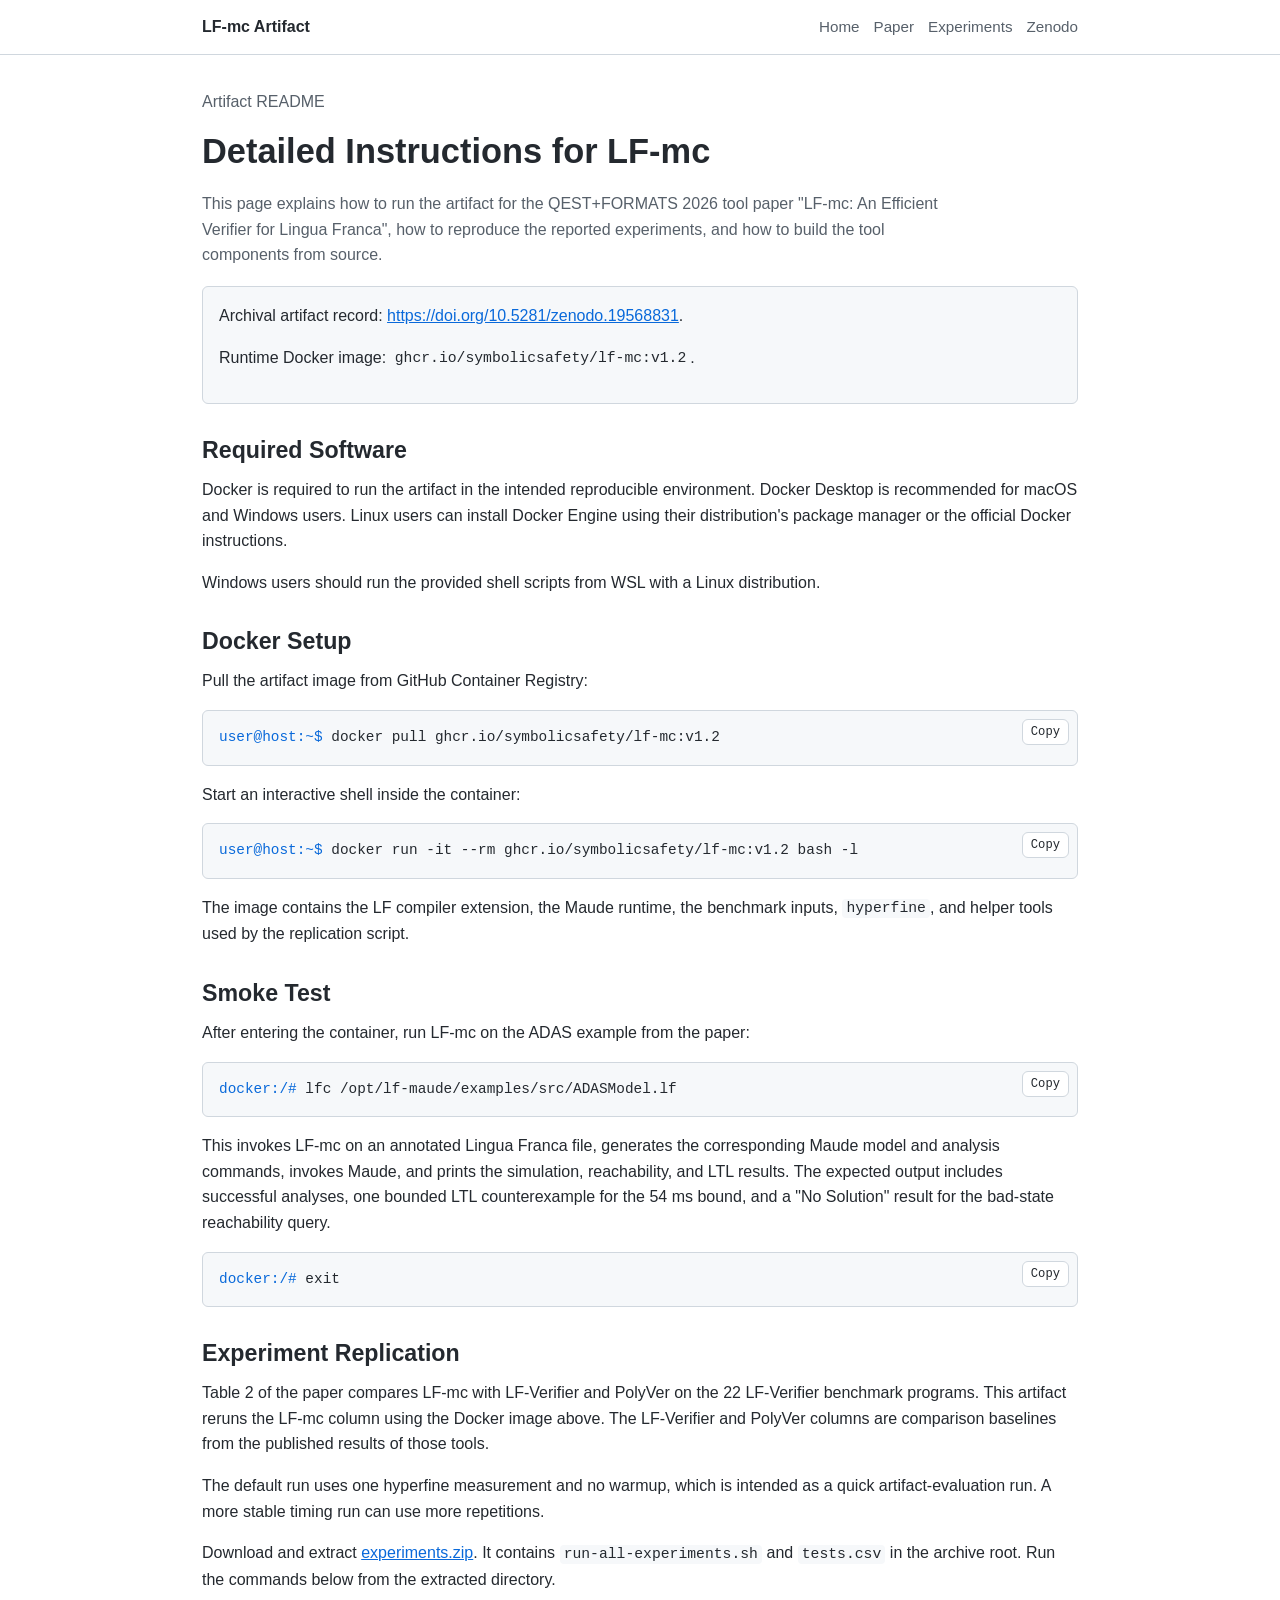
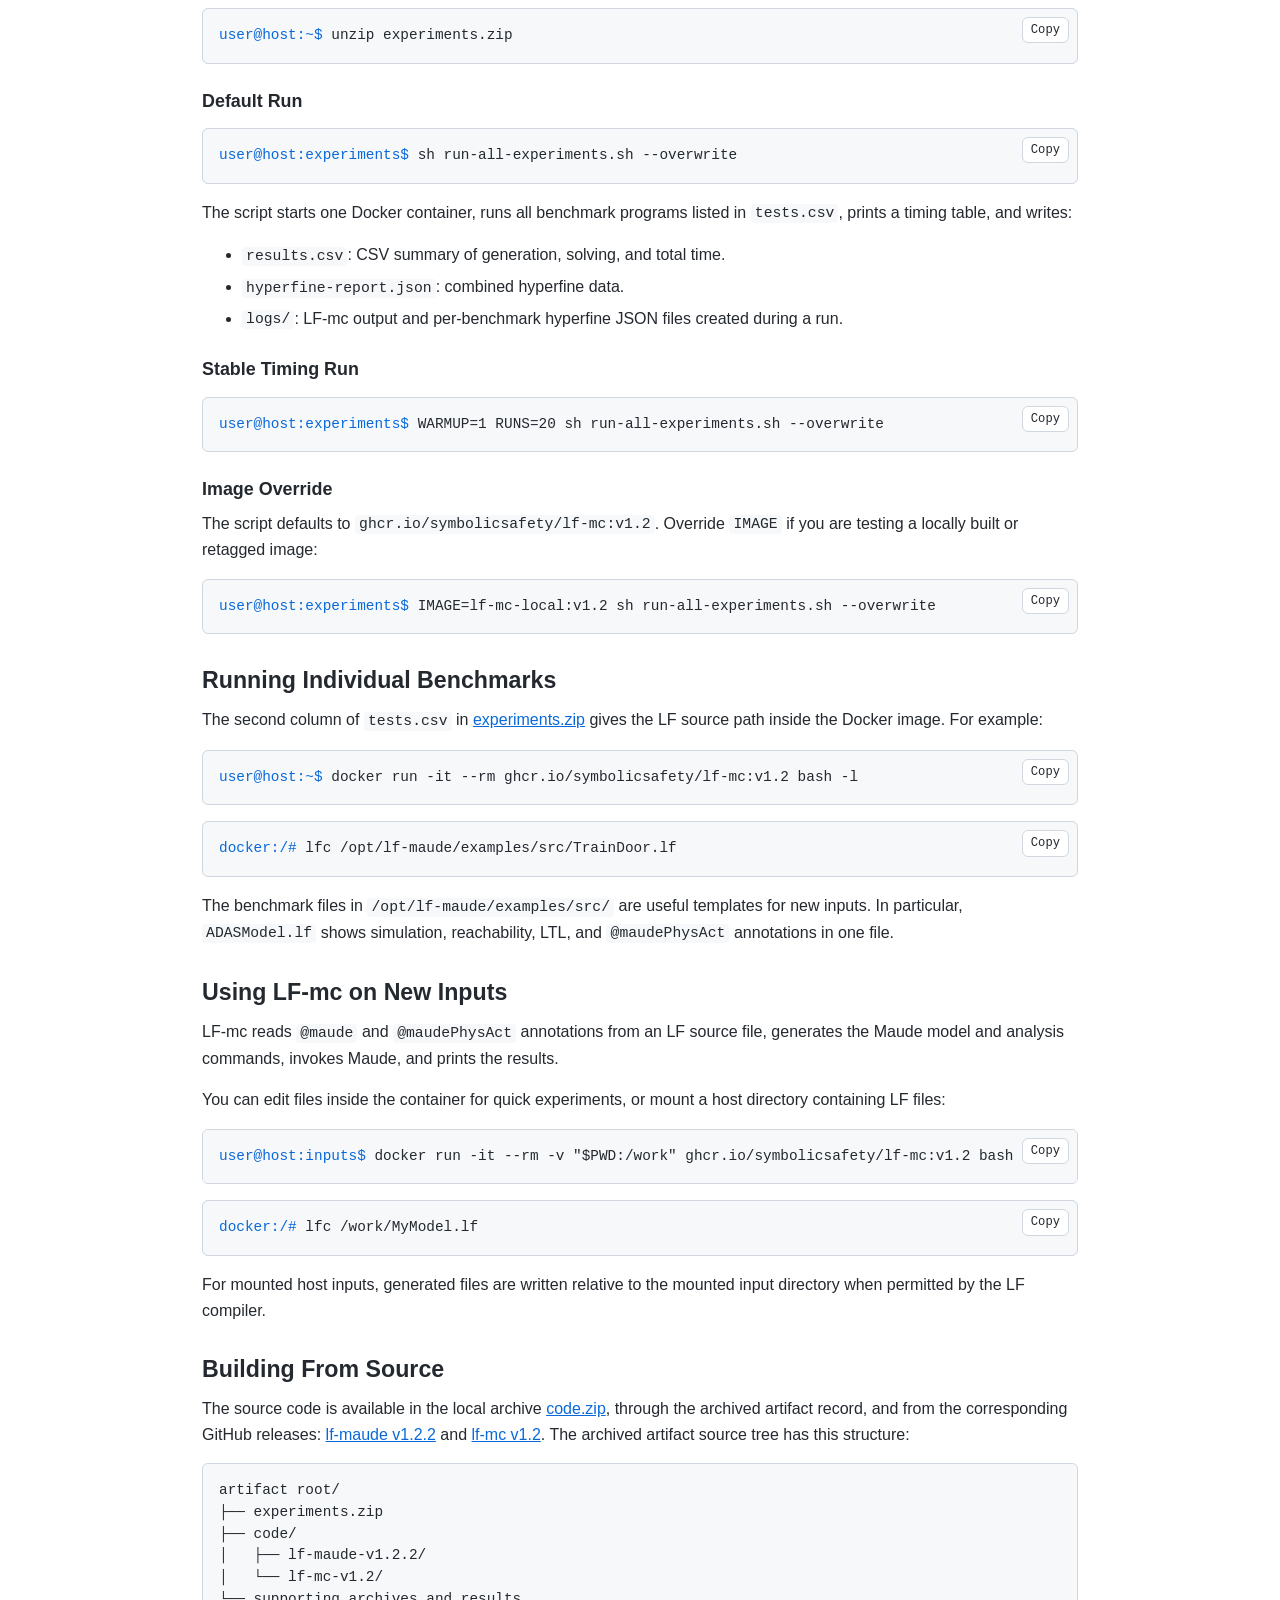
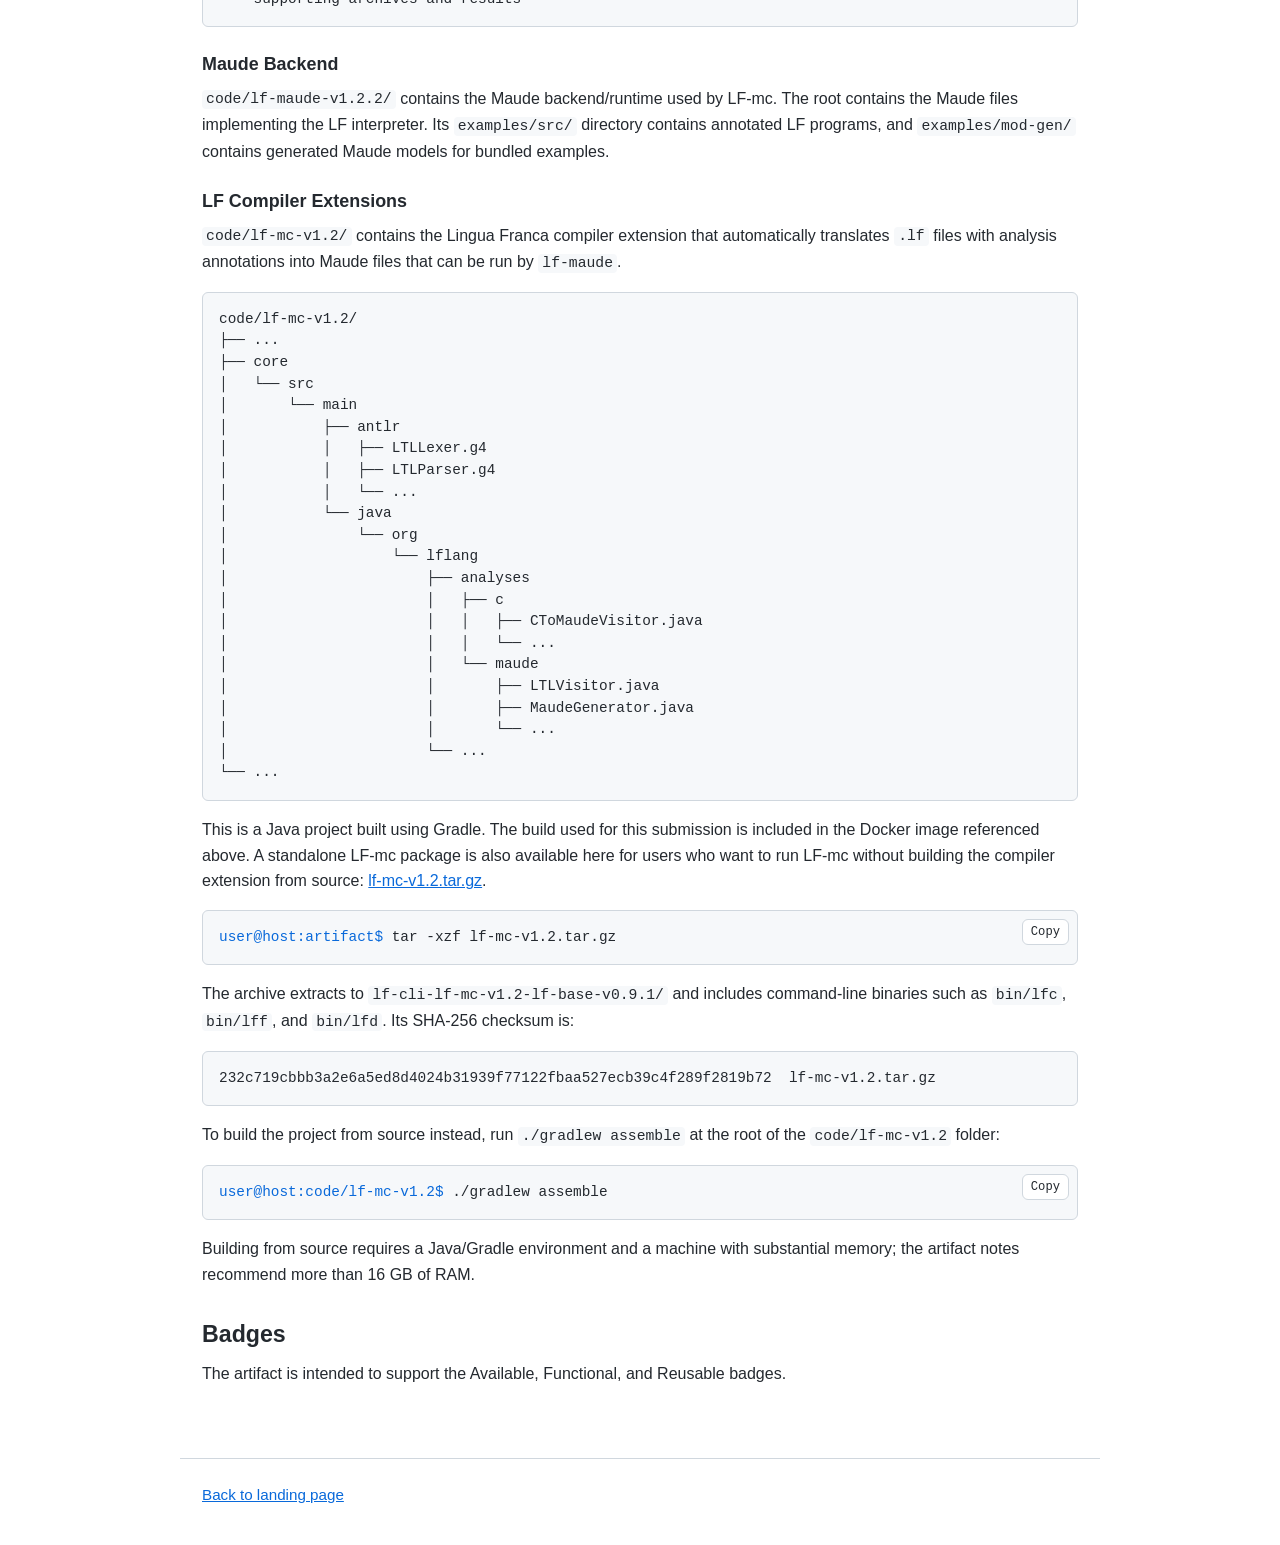
==== commit 98ffeb53: "Update experiments" ====
--- a/artifact/README.html
+++ b/artifact/README.html
@@ -14,7 +14,7 @@
       <div class="nav-links">
         <a href="../index.html">Home</a>
         <a href="../paper.pdf">Paper</a>
-        <a href="run-all-experiments.sh">Experiment Script</a>
+        <a href="experiments.zip">Experiments</a>
         <a href="https://doi.org/10.5281/zenodo.19568831">Zenodo</a>
       </div>
     </nav>
@@ -106,12 +106,20 @@
         a quick artifact-evaluation run. A more stable timing run can use more repetitions.
       </p>
 
+      <p>
+        Download and extract <a href="experiments.zip">experiments.zip</a>. It contains
+        <code>run-all-experiments.sh</code> and <code>tests.csv</code> in the archive root.
+        Run the commands below from the extracted directory.
+      </p>
+
+      <div class="command-block"><button class="copy-btn" onclick="copyCommand(this)" data-command="unzip experiments.zip">Copy</button><span class="prompt">user@host:~$</span> unzip experiments.zip</div>
+
       <h3>Default Run</h3>
-      <div class="command-block"><button class="copy-btn" onclick="copyCommand(this)" data-command="cd artifact && sh run-all-experiments.sh --overwrite">Copy</button><span class="prompt">user@host:repo$</span> cd artifact &amp;&amp; sh run-all-experiments.sh --overwrite</div>
+      <div class="command-block"><button class="copy-btn" onclick="copyCommand(this)" data-command="sh run-all-experiments.sh --overwrite">Copy</button><span class="prompt">user@host:experiments$</span> sh run-all-experiments.sh --overwrite</div>
 
       <p>
         The script starts one Docker container, runs all benchmark programs listed in
-        <a href="tests.csv">tests.csv</a>, prints a timing table, and writes:
+        <code>tests.csv</code>, prints a timing table, and writes:
       </p>
       <ul>
         <li><code>results.csv</code>: CSV summary of generation, solving, and total time.</li>
@@ -120,20 +128,20 @@
       </ul>
 
       <h3>Stable Timing Run</h3>
-      <div class="command-block"><button class="copy-btn" onclick="copyCommand(this)" data-command="cd artifact && WARMUP=1 RUNS=20 sh run-all-experiments.sh --overwrite">Copy</button><span class="prompt">user@host:repo$</span> cd artifact &amp;&amp; WARMUP=1 RUNS=20 sh run-all-experiments.sh --overwrite</div>
+      <div class="command-block"><button class="copy-btn" onclick="copyCommand(this)" data-command="WARMUP=1 RUNS=20 sh run-all-experiments.sh --overwrite">Copy</button><span class="prompt">user@host:experiments$</span> WARMUP=1 RUNS=20 sh run-all-experiments.sh --overwrite</div>
 
       <h3>Image Override</h3>
       <p>
         The script defaults to <code>ghcr.io/symbolicsafety/lf-mc:v1.2</code>. Override
         <code>IMAGE</code> if you are testing a locally built or retagged image:
       </p>
-      <div class="command-block"><button class="copy-btn" onclick="copyCommand(this)" data-command="cd artifact && IMAGE=lf-mc-local:v1.2 sh run-all-experiments.sh --overwrite">Copy</button><span class="prompt">user@host:repo$</span> cd artifact &amp;&amp; IMAGE=lf-mc-local:v1.2 sh run-all-experiments.sh --overwrite</div>
+      <div class="command-block"><button class="copy-btn" onclick="copyCommand(this)" data-command="IMAGE=lf-mc-local:v1.2 sh run-all-experiments.sh --overwrite">Copy</button><span class="prompt">user@host:experiments$</span> IMAGE=lf-mc-local:v1.2 sh run-all-experiments.sh --overwrite</div>
     </section>
 
     <section>
       <h2>Running Individual Benchmarks</h2>
       <p>
-        The second column of <a href="tests.csv">tests.csv</a> gives the LF source path
+        The second column of <code>tests.csv</code> in <a href="experiments.zip">experiments.zip</a> gives the LF source path
         inside the Docker image. For example:
       </p>
 
@@ -181,8 +189,7 @@
       </p>
 
       <div class="command-block">artifact root/
-├── run-all-experiments.sh
-├── tests.csv
+├── experiments.zip
 ├── code/
 │   ├── lf-maude-v1.2.2/
 │   └── lf-mc-v1.2/
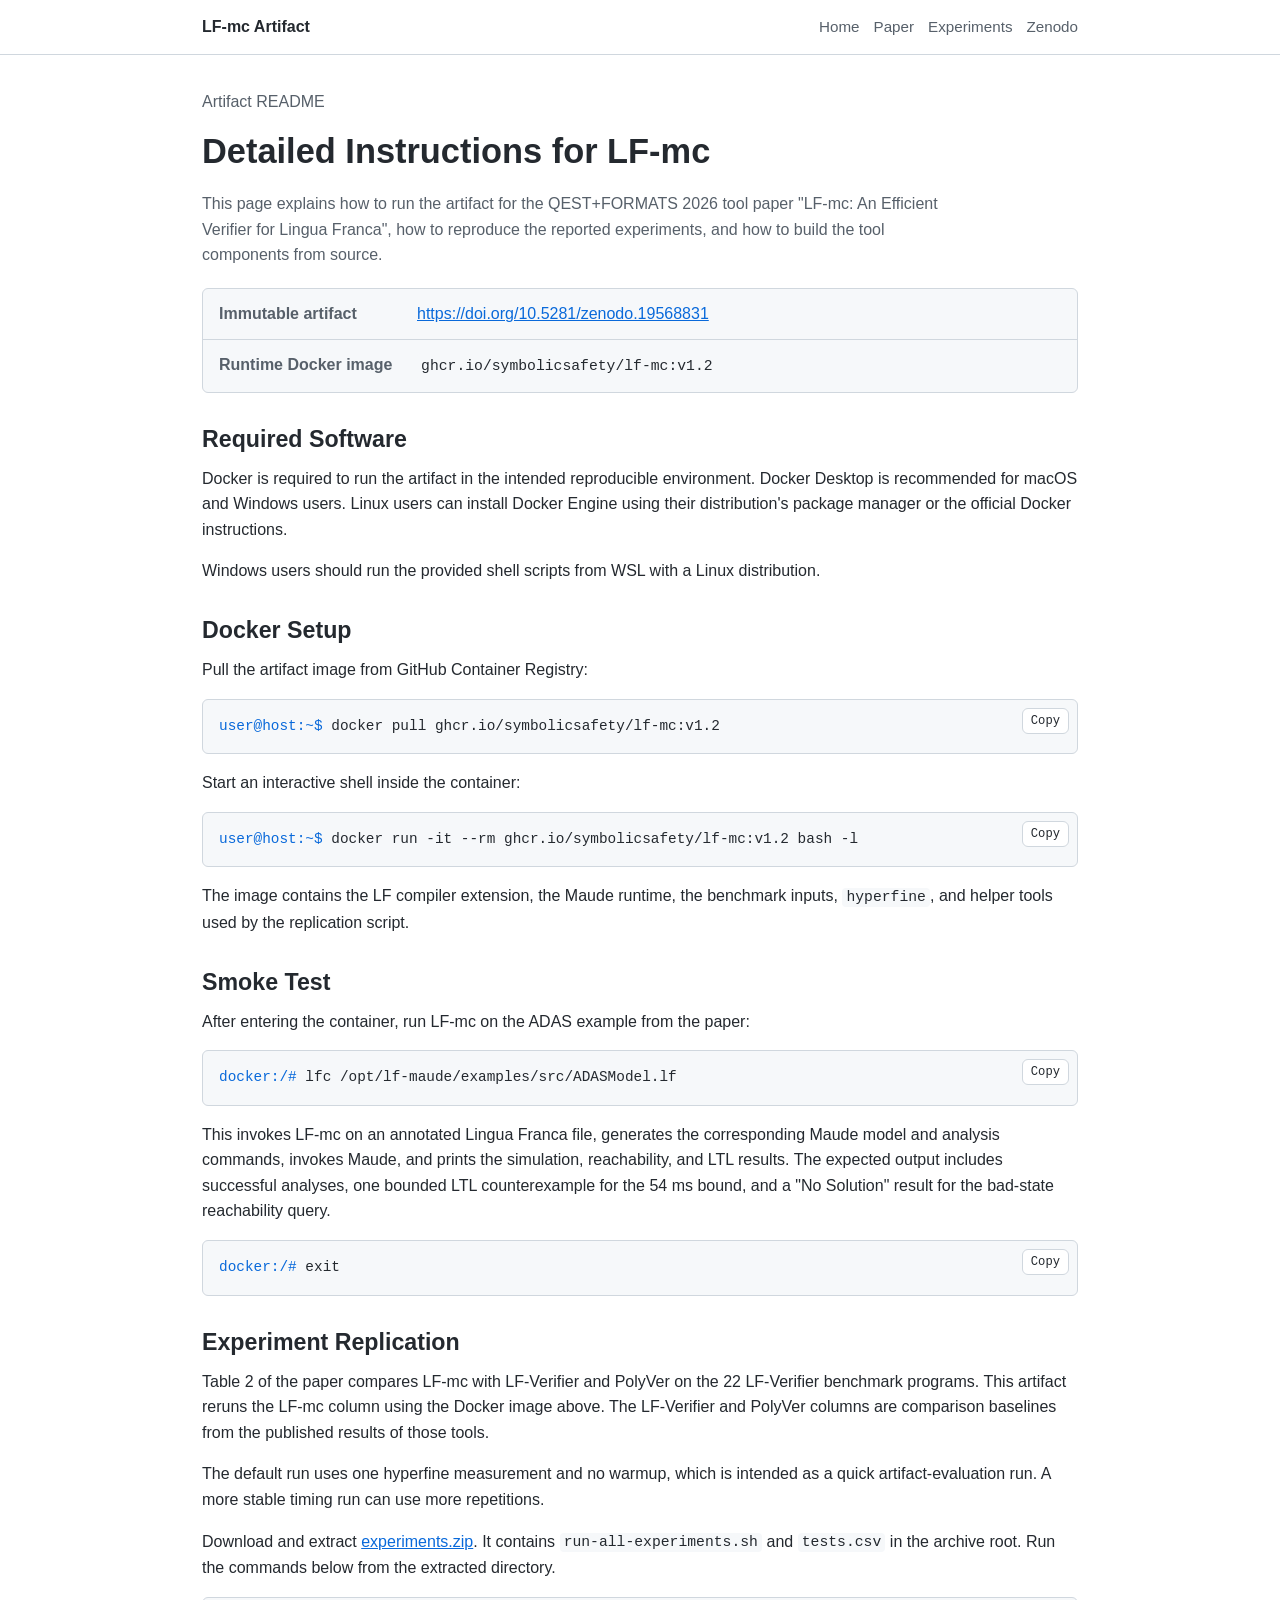
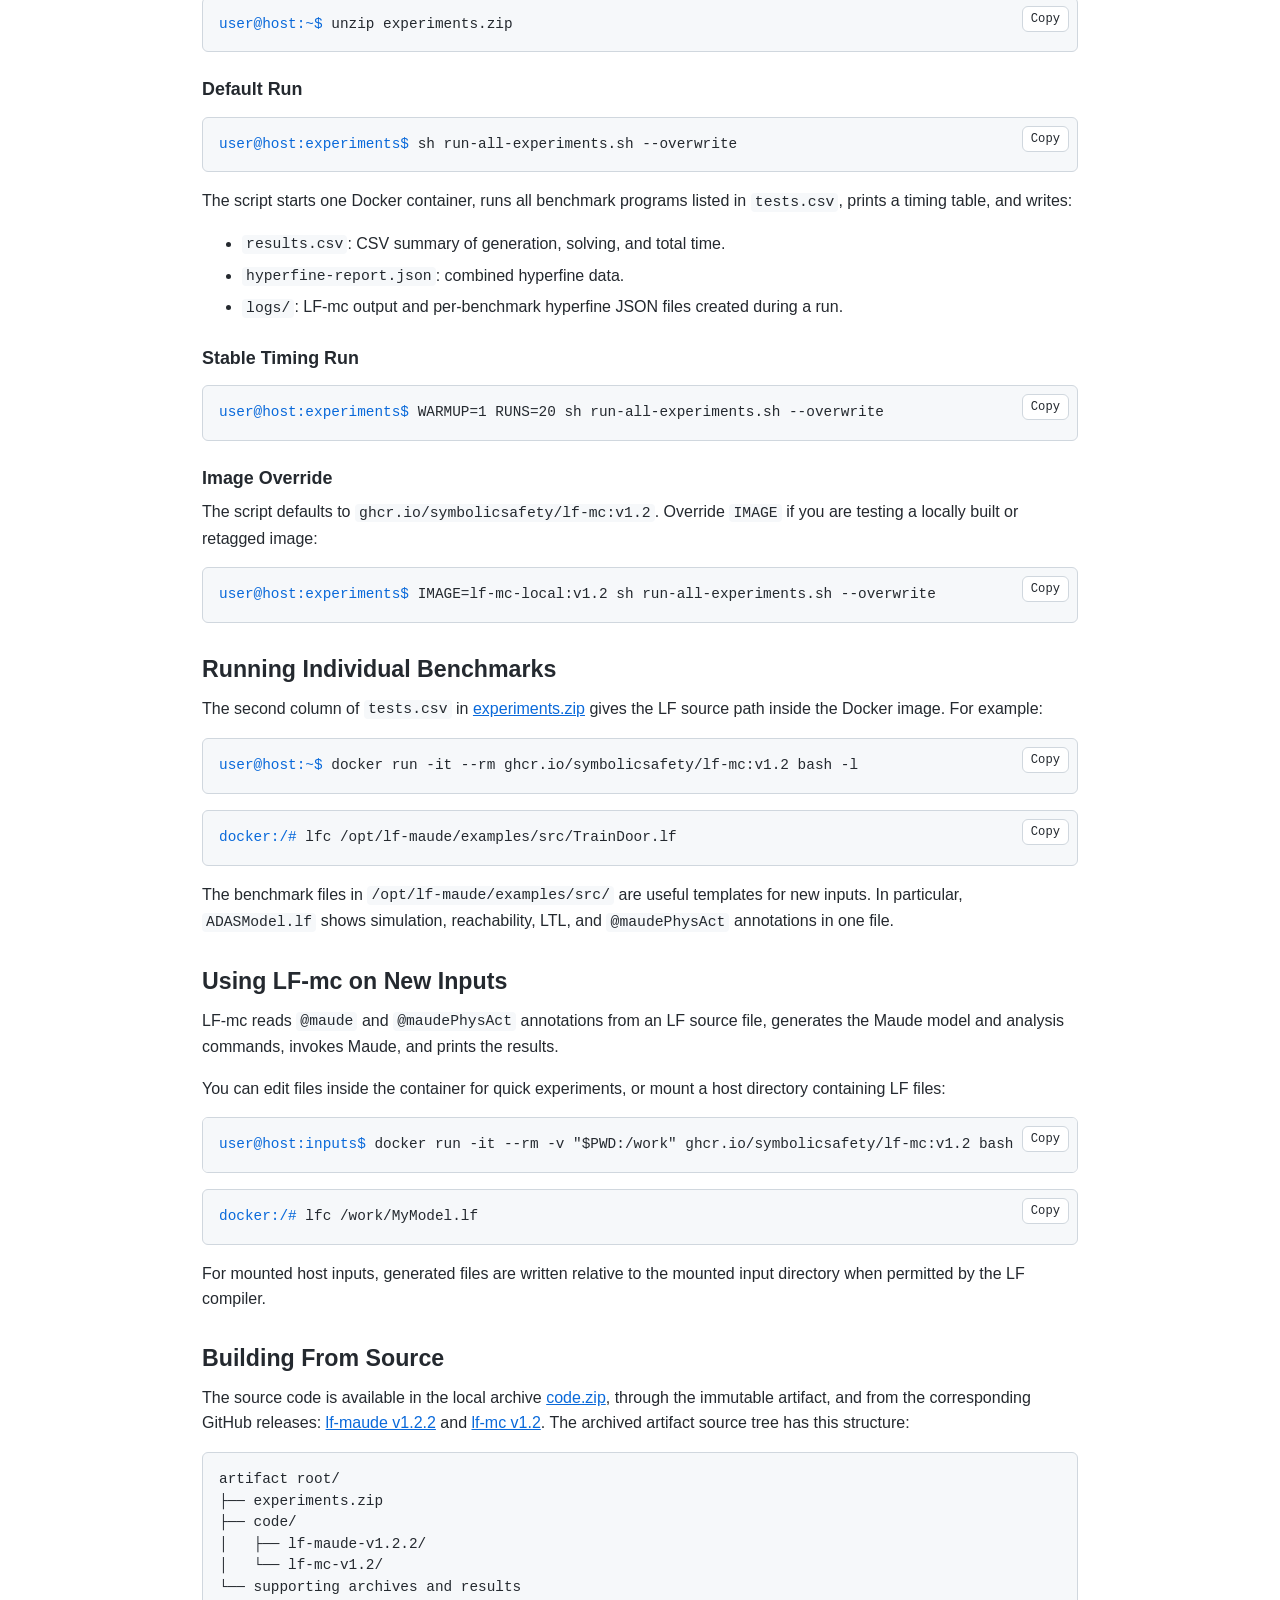
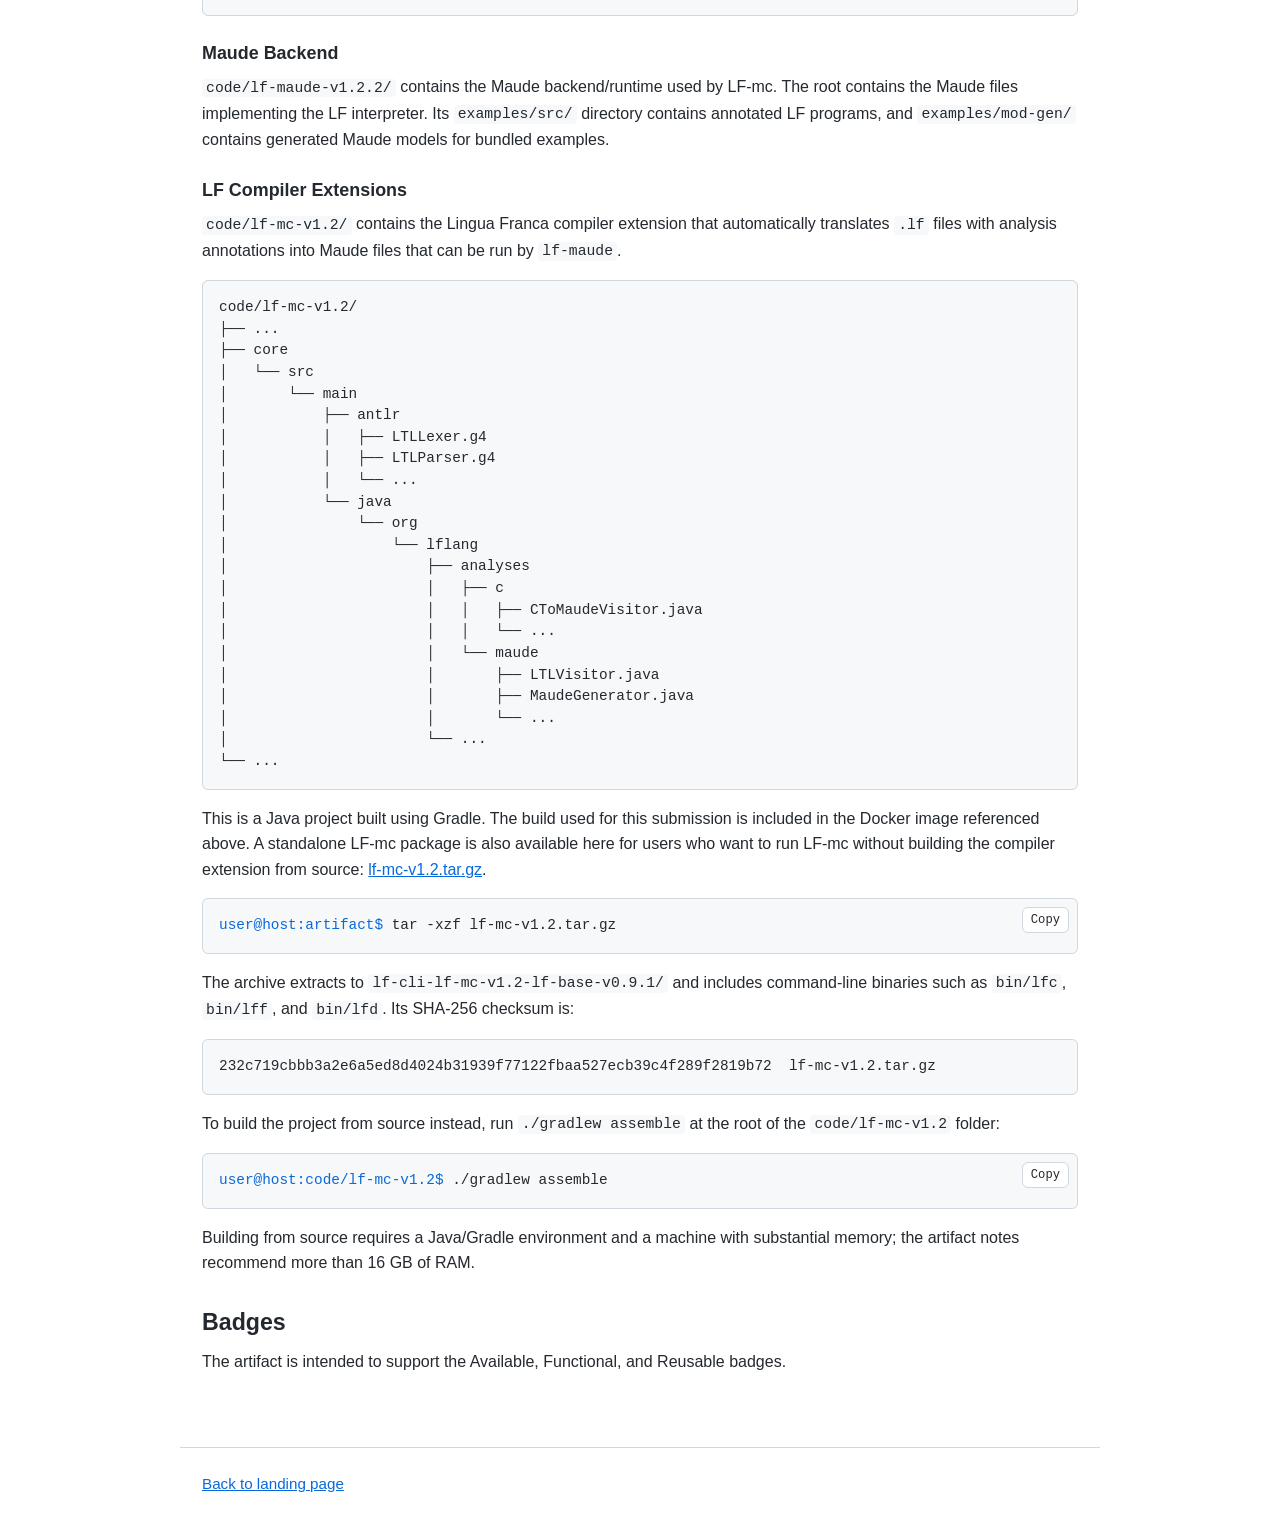
==== commit 4b340357: "Fixes" ====
--- a/artifact/README.html
+++ b/artifact/README.html
@@ -31,15 +31,15 @@
       </p>
     </section>
 
-    <section class="panel">
-      <p>
-        Archival artifact record:
-        <a href="https://doi.org/10.5281/zenodo.19568831">https://doi.org/10.5281/zenodo.19568831</a>.
-      </p>
-      <p>
-        Runtime Docker image:
-        <code>ghcr.io/symbolicsafety/lf-mc:v1.2</code>.
-      </p>
+    <section class="artifact-meta" aria-label="Artifact access information">
+      <div>
+        <span class="meta-label">Immutable artifact</span>
+        <a href="https://doi.org/10.5281/zenodo.19568831">https://doi.org/10.5281/zenodo.19568831</a>
+      </div>
+      <div>
+        <span class="meta-label">Runtime Docker image</span>
+        <code>ghcr.io/symbolicsafety/lf-mc:v1.2</code>
+      </div>
     </section>
 
     <section>
@@ -182,7 +182,7 @@
       <h2>Building From Source</h2>
       <p>
         The source code is available in the local archive <a href="code.zip">code.zip</a>,
-        through the archived artifact record, and from the corresponding GitHub releases:
+        through the immutable artifact, and from the corresponding GitHub releases:
         <a href="https://github.com/symbolicsafety/lf-maude/releases/tag/lf-maude-v1.2.2">lf-maude v1.2.2</a>
         and <a href="https://github.com/symbolicsafety/lf-mc/releases/tag/lfmc-v1.2">lf-mc v1.2</a>.
         The archived artifact source tree has this structure:
--- a/styles.css
+++ b/styles.css
@@ -142,6 +142,32 @@
   padding: 16px;
 }
 
+.artifact-meta {
+  background: var(--subtle);
+  border: 1px solid var(--line);
+  border-radius: 6px;
+  display: grid;
+  gap: 0;
+  margin: 20px 0 28px;
+}
+
+.artifact-meta > div {
+  align-items: baseline;
+  display: grid;
+  gap: 8px 18px;
+  grid-template-columns: 180px minmax(0, 1fr);
+  padding: 12px 16px;
+}
+
+.artifact-meta > div + div {
+  border-top: 1px solid var(--line);
+}
+
+.meta-label {
+  color: var(--muted);
+  font-weight: 600;
+}
+
 .actions,
 .link-grid,
 .facts {
@@ -258,4 +284,8 @@
   .command-block {
     font-size: 0.82rem;
   }
-}
+
+  .artifact-meta > div {
+    grid-template-columns: 1fr;
+  }
+}
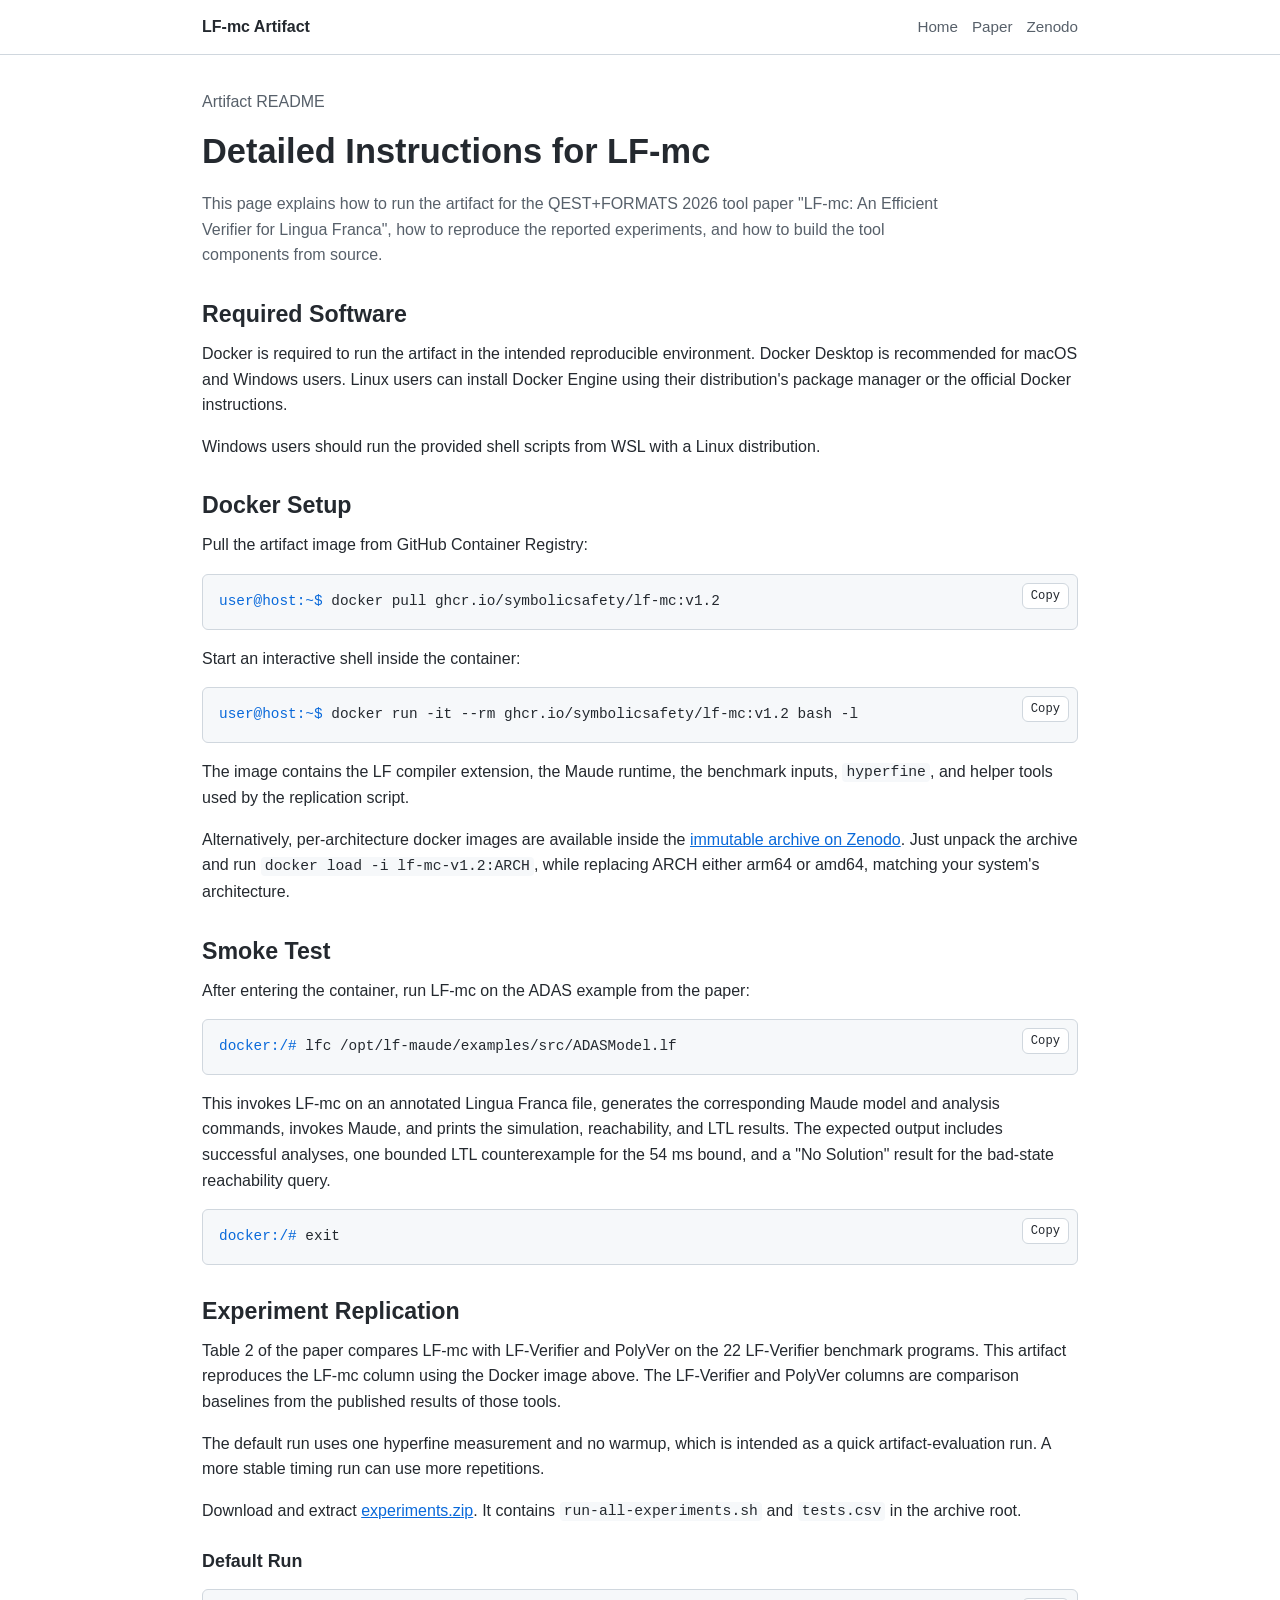
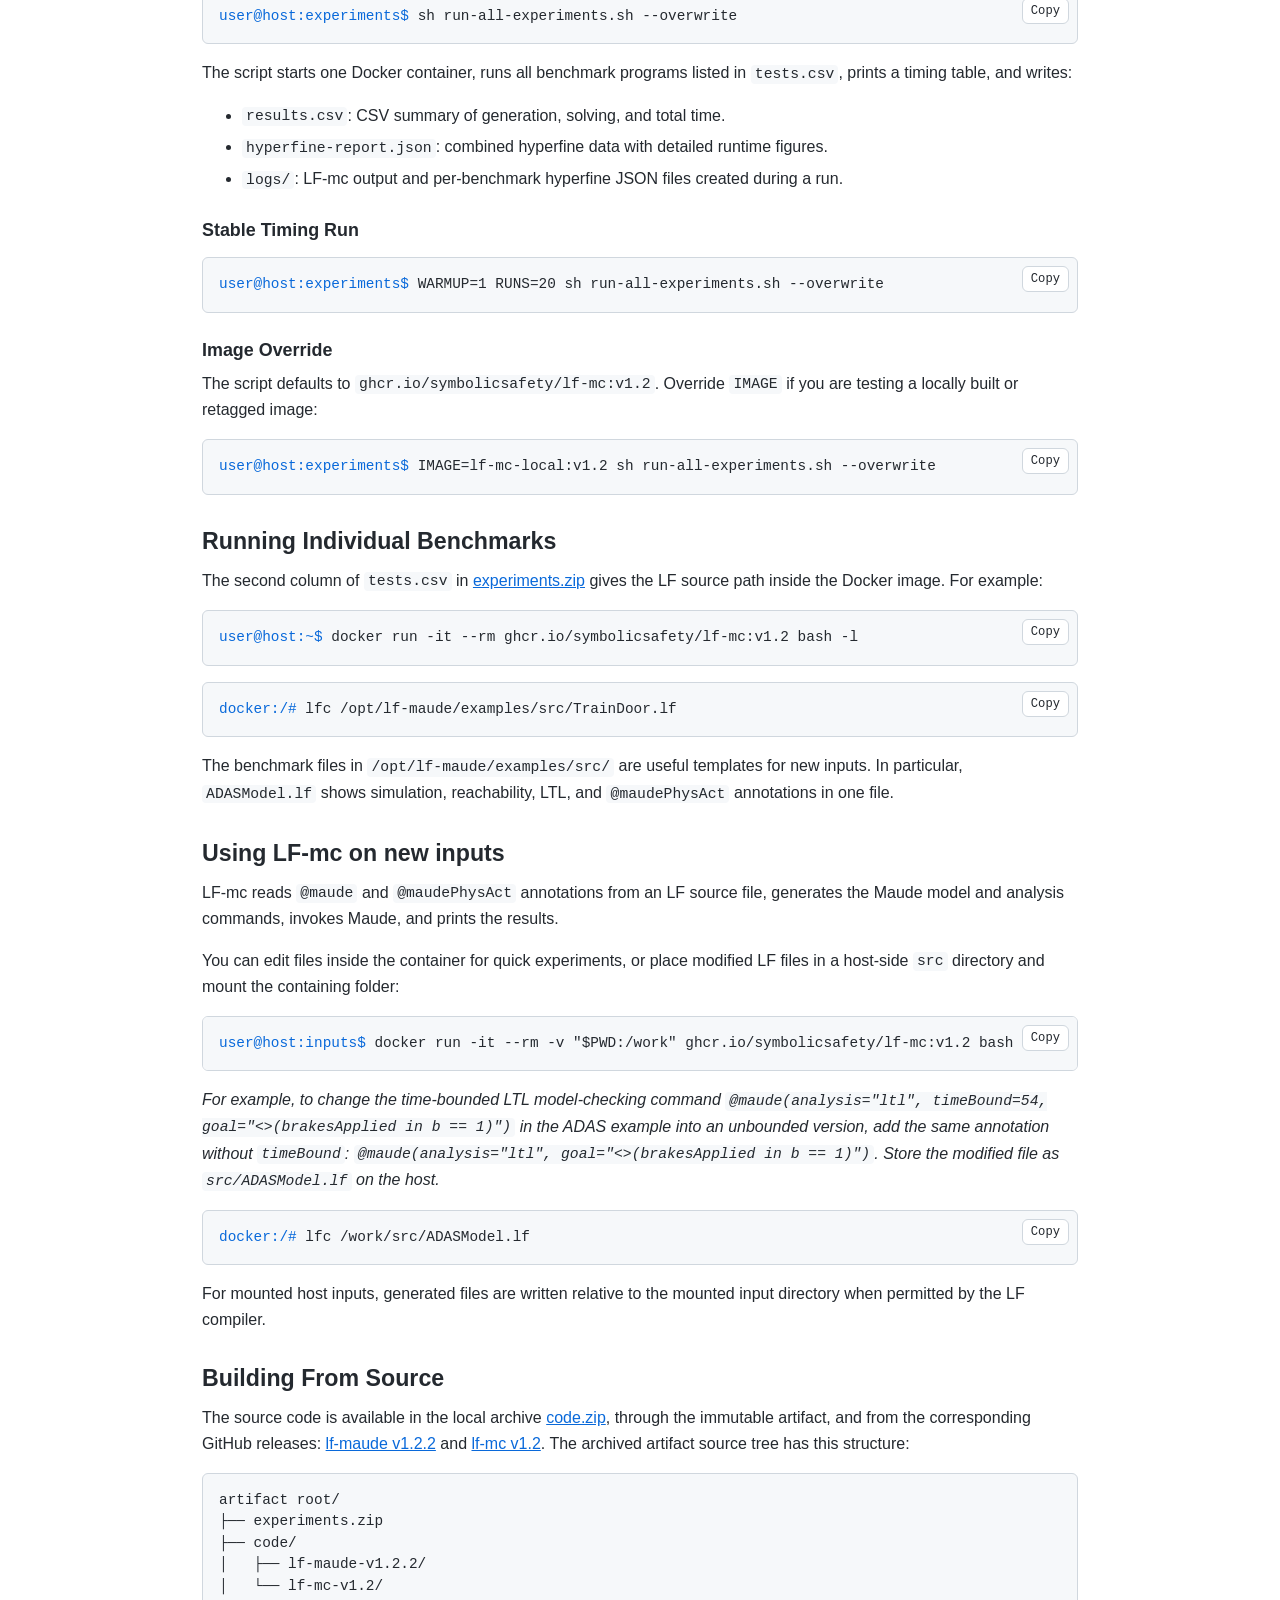
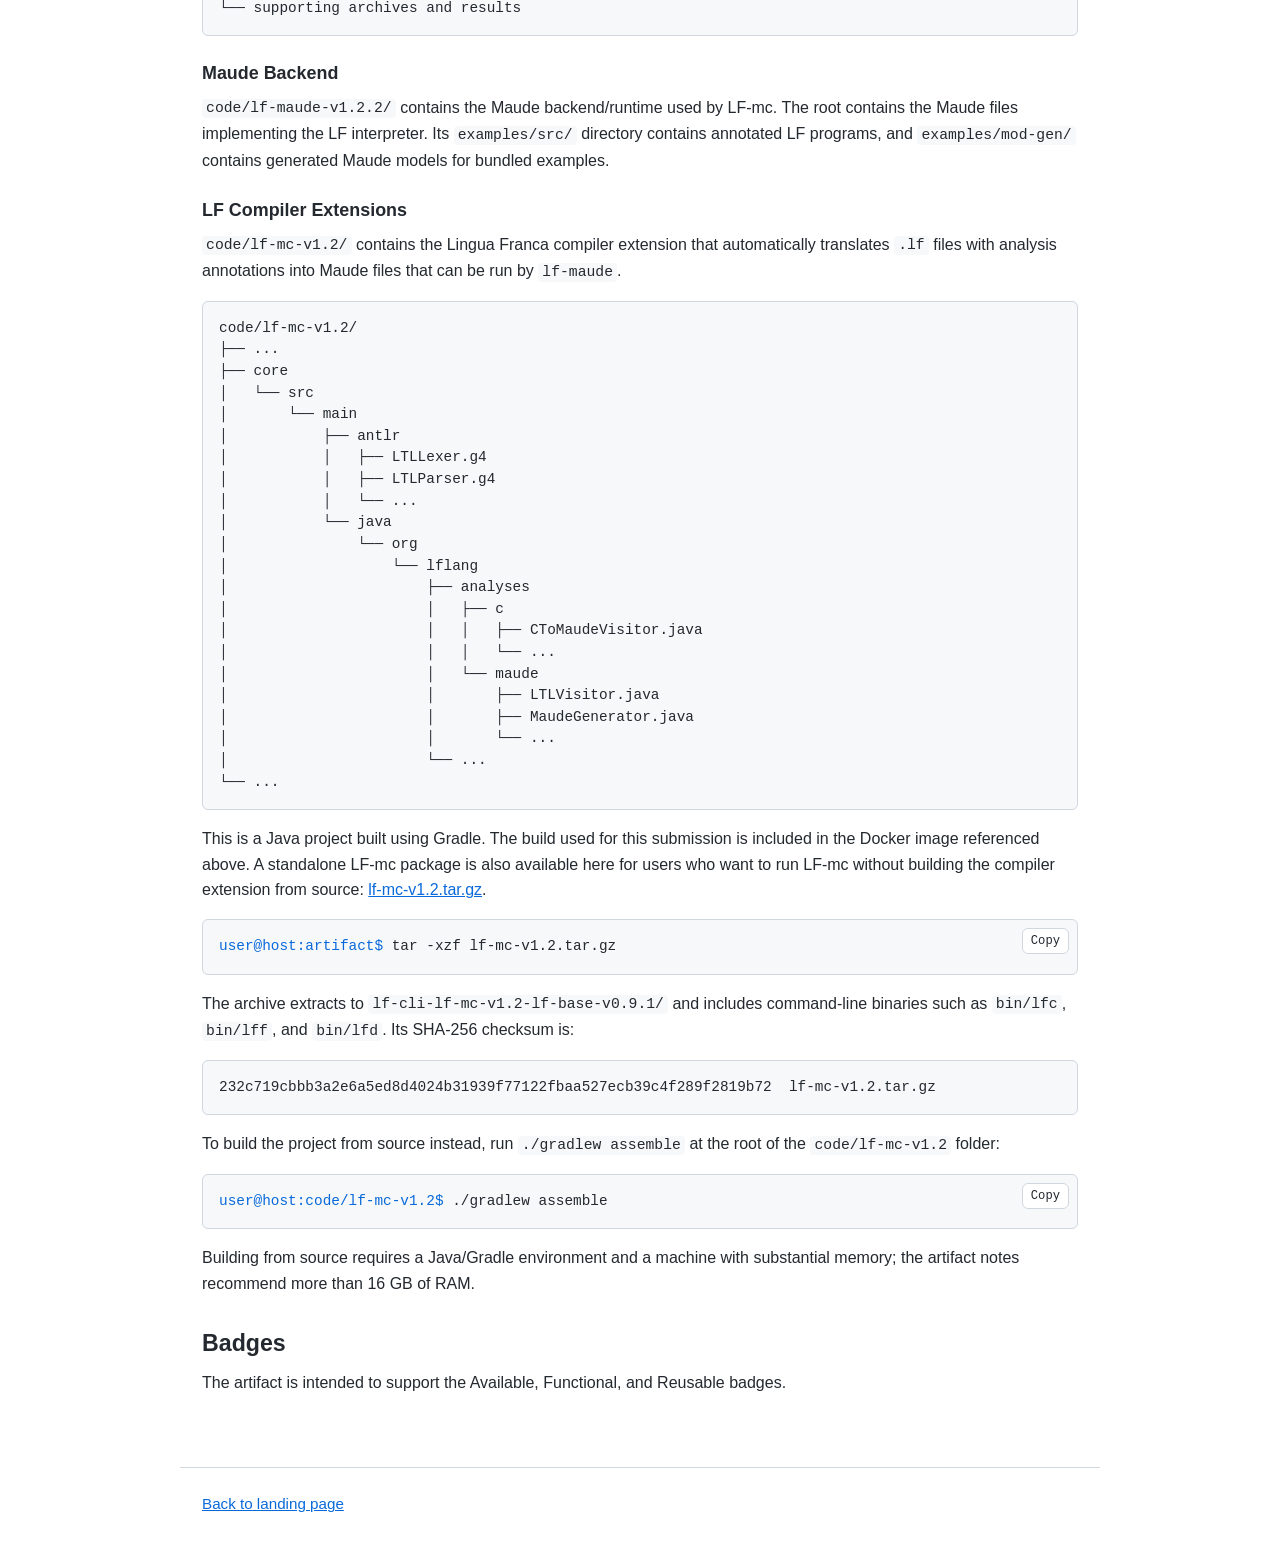
==== commit 1022cd49: "Expand README" ====
--- a/artifact/README.html
+++ b/artifact/README.html
@@ -14,7 +14,6 @@
       <div class="nav-links">
         <a href="../index.html">Home</a>
         <a href="../paper.pdf">Paper</a>
-        <a href="experiments.zip">Experiments</a>
         <a href="https://doi.org/10.5281/zenodo.19568831">Zenodo</a>
       </div>
     </nav>
@@ -31,16 +30,6 @@
       </p>
     </section>
 
-    <section class="artifact-meta" aria-label="Artifact access information">
-      <div>
-        <span class="meta-label">Immutable artifact</span>
-        <a href="https://doi.org/10.5281/zenodo.19568831">https://doi.org/10.5281/zenodo.19568831</a>
-      </div>
-      <div>
-        <span class="meta-label">Runtime Docker image</span>
-        <code>ghcr.io/symbolicsafety/lf-mc:v1.2</code>
-      </div>
-    </section>
 
     <section>
       <h2>Required Software</h2>
@@ -72,6 +61,7 @@
         The image contains the LF compiler extension, the Maude runtime, the benchmark inputs,
         <code>hyperfine</code>, and helper tools used by the replication script.
       </p>
+        <p>Alternatively, per-architecture docker images are available inside the <a href="https://doi.org/10.5281/zenodo.19568831">immutable archive on Zenodo</a>. Just unpack the archive and run <code>docker load -i lf-mc-v1.2:ARCH</code>, while replacing ARCH either arm64 or amd64, matching your system's architecture.</p>
     </section>
 
     <section>
@@ -97,7 +87,7 @@
       <h2>Experiment Replication</h2>
       <p>
         Table 2 of the paper compares LF-mc with LF-Verifier and PolyVer on the 22
-        LF-Verifier benchmark programs. This artifact reruns the LF-mc column using the
+        LF-Verifier benchmark programs. This artifact reproduces the LF-mc column using the
         Docker image above. The LF-Verifier and PolyVer columns are comparison baselines
         from the published results of those tools.
       </p>
@@ -109,10 +99,8 @@
       <p>
         Download and extract <a href="experiments.zip">experiments.zip</a>. It contains
         <code>run-all-experiments.sh</code> and <code>tests.csv</code> in the archive root.
-        Run the commands below from the extracted directory.
-      </p>
-
-      <div class="command-block"><button class="copy-btn" onclick="copyCommand(this)" data-command="unzip experiments.zip">Copy</button><span class="prompt">user@host:~$</span> unzip experiments.zip</div>
+      </p>
+
 
       <h3>Default Run</h3>
       <div class="command-block"><button class="copy-btn" onclick="copyCommand(this)" data-command="sh run-all-experiments.sh --overwrite">Copy</button><span class="prompt">user@host:experiments$</span> sh run-all-experiments.sh --overwrite</div>
@@ -123,7 +111,7 @@
       </p>
       <ul>
         <li><code>results.csv</code>: CSV summary of generation, solving, and total time.</li>
-        <li><code>hyperfine-report.json</code>: combined hyperfine data.</li>
+        <li><code>hyperfine-report.json</code>: combined hyperfine data with detailed runtime figures.</li>
         <li><code>logs/</code>: LF-mc output and per-benchmark hyperfine JSON files created during a run.</li>
       </ul>
 
@@ -157,20 +145,29 @@
     </section>
 
     <section>
-      <h2>Using LF-mc on New Inputs</h2>
+      <h2>Using LF-mc on new inputs</h2>
       <p>
         LF-mc reads <code>@maude</code> and <code>@maudePhysAct</code> annotations from
         an LF source file, generates the Maude model and analysis commands, invokes Maude,
         and prints the results.
       </p>
       <p>
-        You can edit files inside the container for quick experiments, or mount a host
-        directory containing LF files:
+        You can edit files inside the container for quick experiments, or place modified
+        LF files in a host-side <code>src</code> directory and mount the containing folder:
       </p>
 
       <div class="command-block"><button class="copy-btn" onclick="copyCommand(this)" data-command="docker run -it --rm -v &quot;$PWD:/work&quot; ghcr.io/symbolicsafety/lf-mc:v1.2 bash -l">Copy</button><span class="prompt">user@host:inputs$</span> docker run -it --rm -v &quot;$PWD:/work&quot; ghcr.io/symbolicsafety/lf-mc:v1.2 bash -l</div>
 
-      <div class="command-block"><button class="copy-btn" onclick="copyCommand(this)" data-command="lfc /work/MyModel.lf">Copy</button><span class="prompt">docker:/#</span> lfc /work/MyModel.lf</div>
+      <p class="note">
+        <em>For example, to change the time-bounded LTL model-checking command
+        <code>@maude(analysis="ltl", timeBound=54, goal="&lt;&gt;(brakesApplied in b == 1)")</code>
+        in the ADAS example into an unbounded version, add the same annotation without
+        <code>timeBound</code>:
+        <code>@maude(analysis="ltl", goal="&lt;&gt;(brakesApplied in b == 1)")</code>.
+        Store the modified file as <code>src/ADASModel.lf</code> on the host.</em>
+      </p>
+
+      <div class="command-block"><button class="copy-btn" onclick="copyCommand(this)" data-command="lfc /work/src/ADASModel.lf">Copy</button><span class="prompt">docker:/#</span> lfc /work/src/ADASModel.lf</div>
 
       <p>
         For mounted host inputs, generated files are written relative to the mounted input
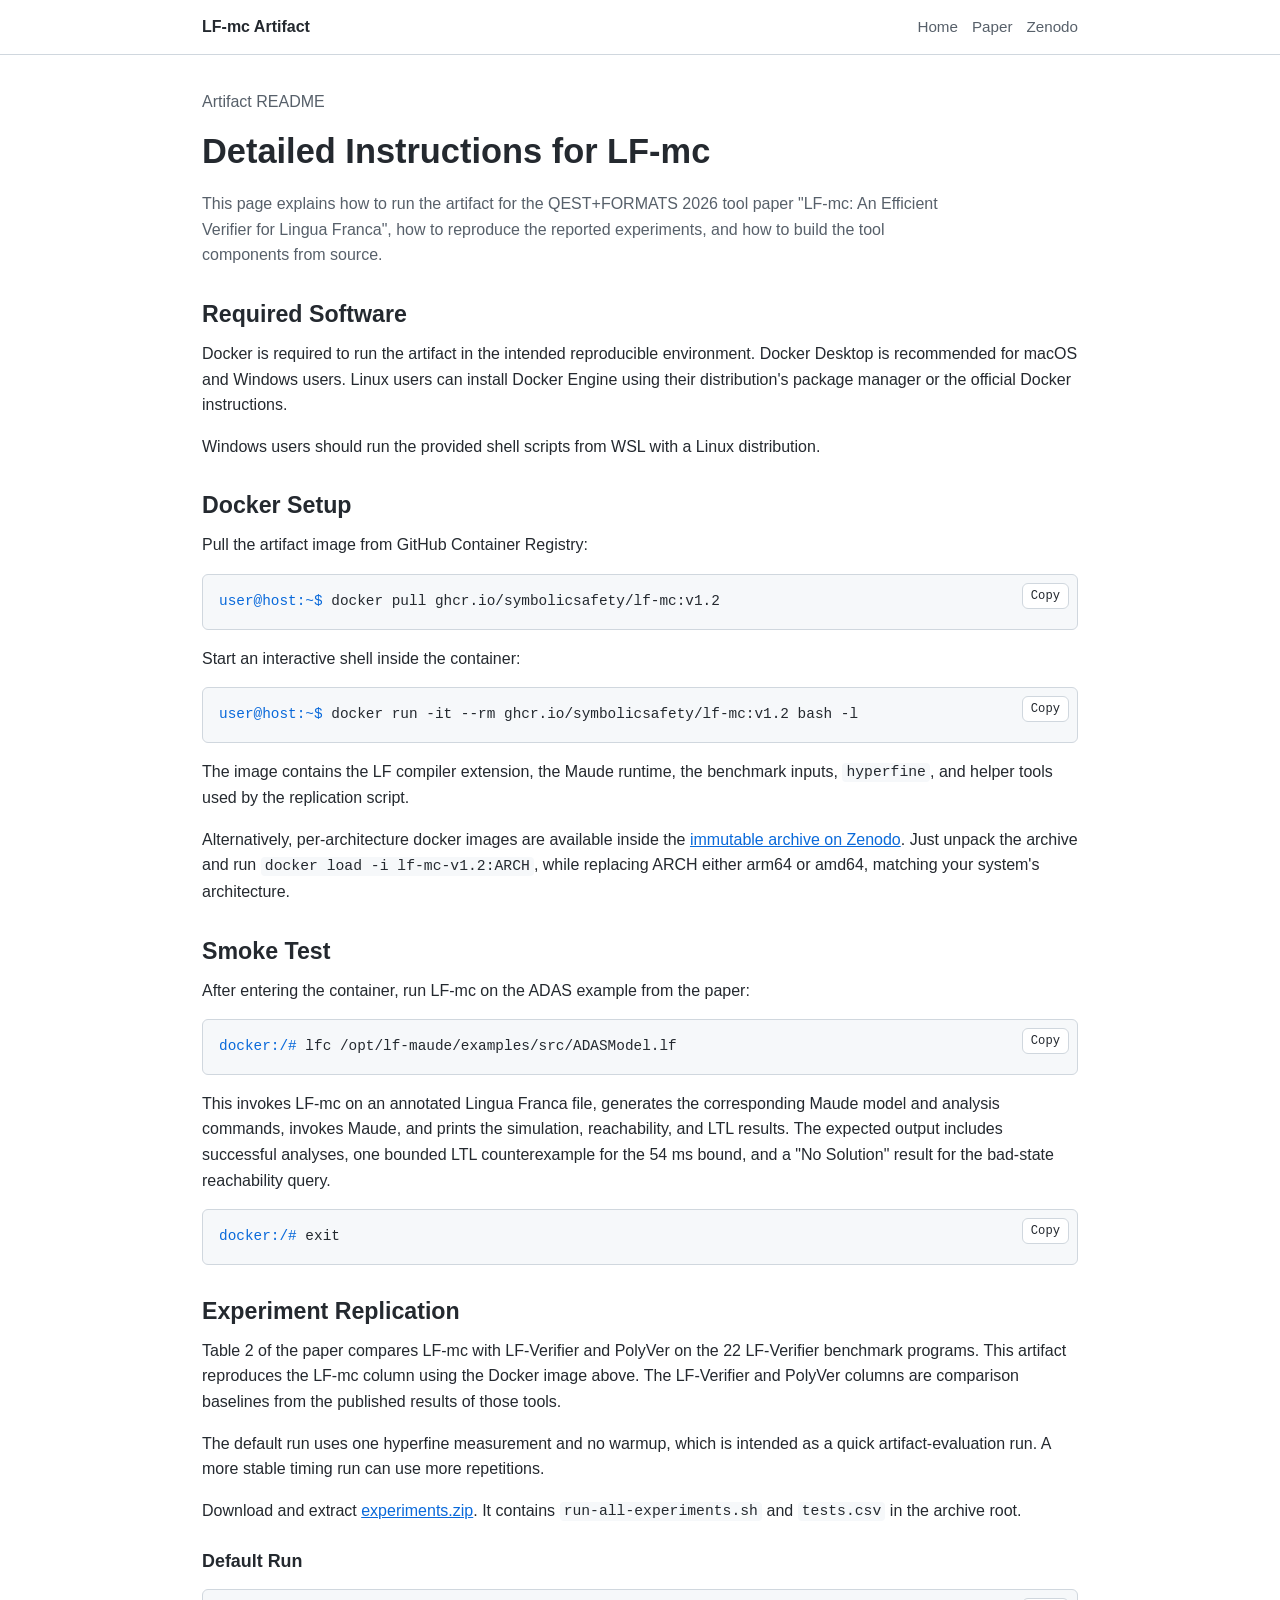
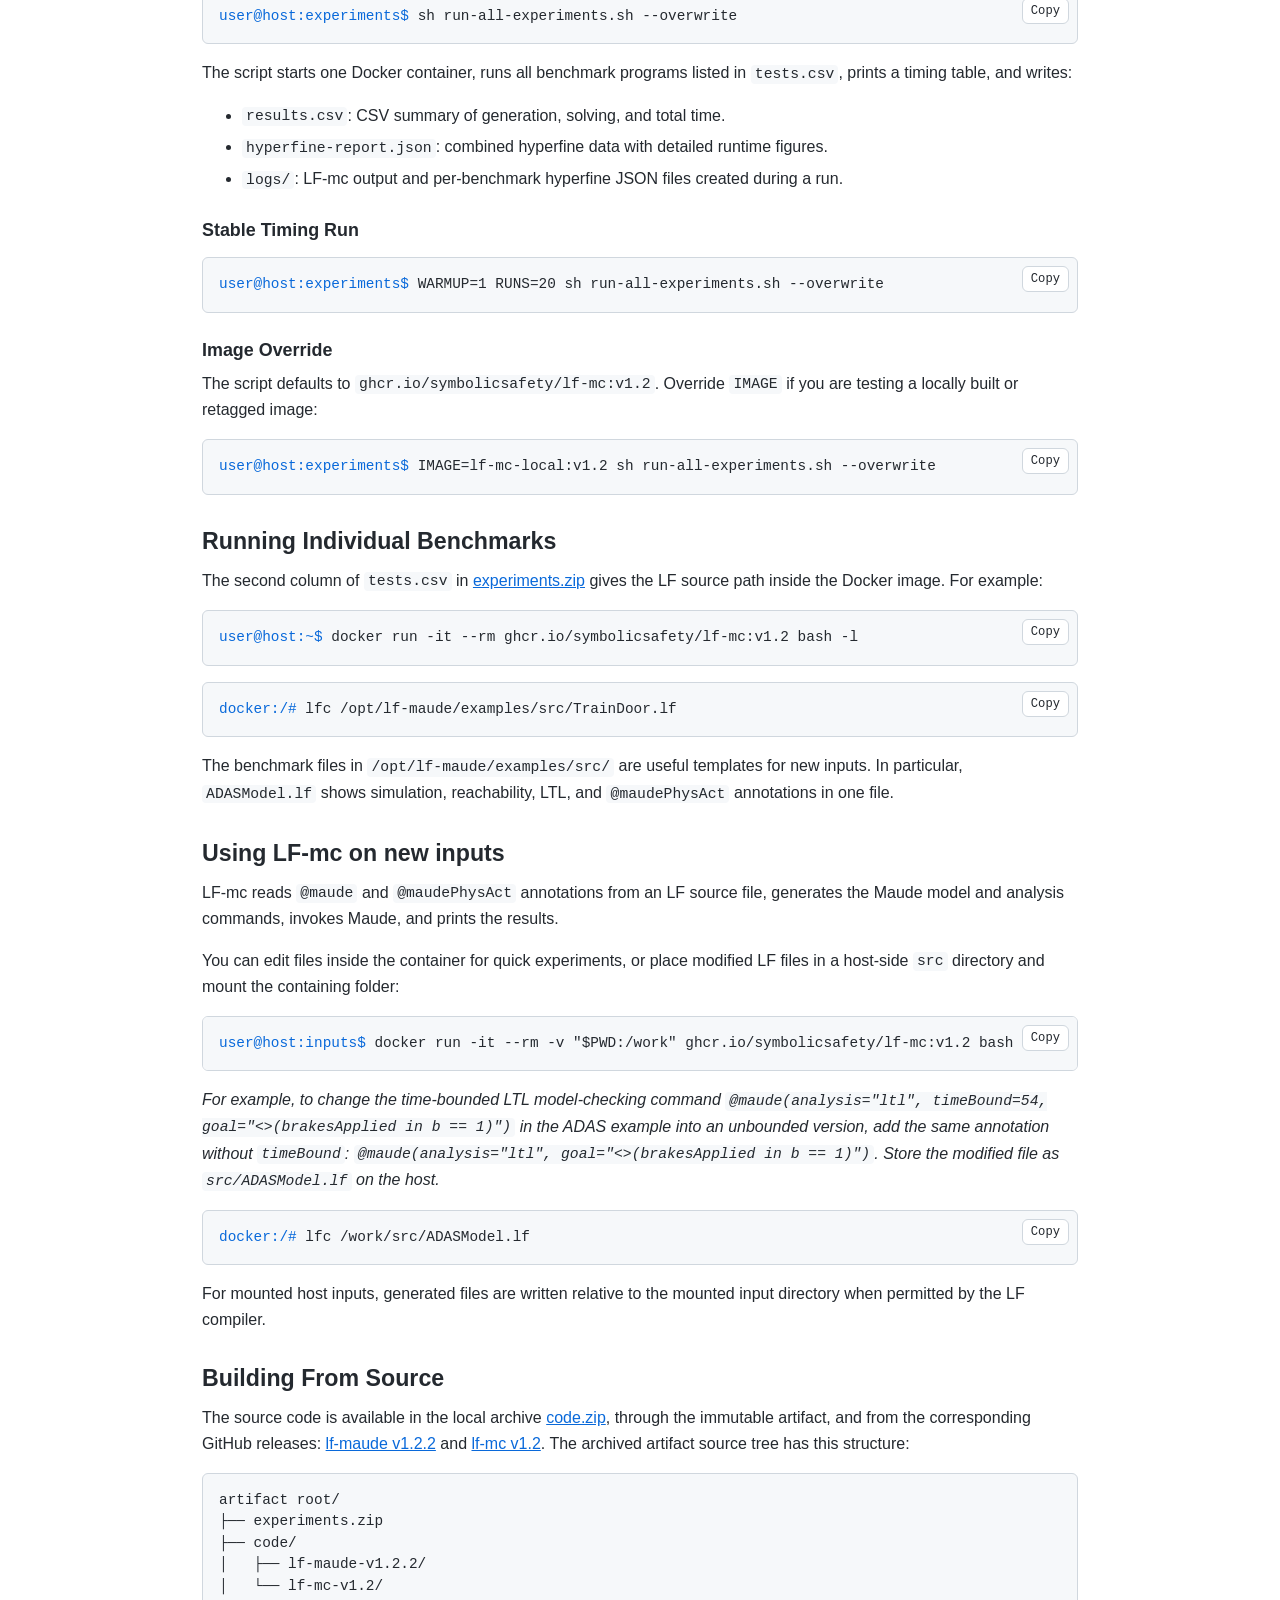
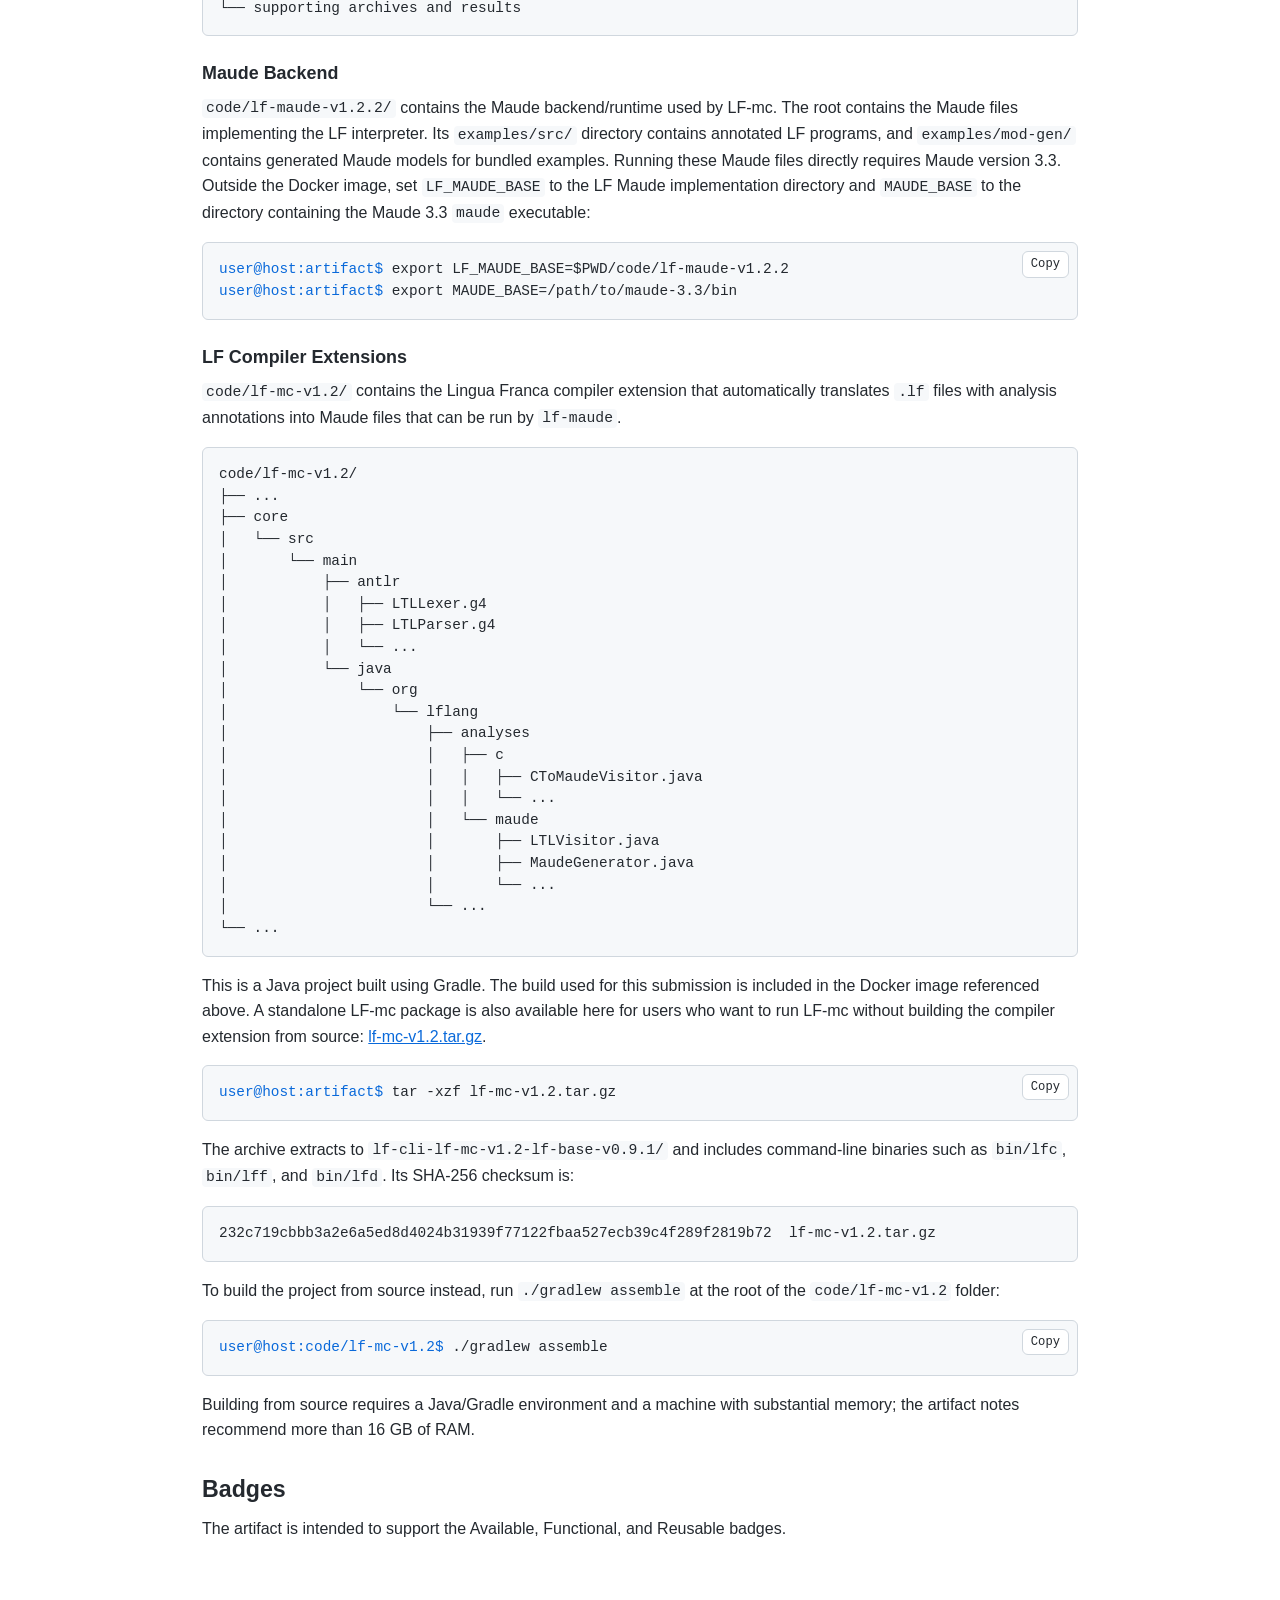
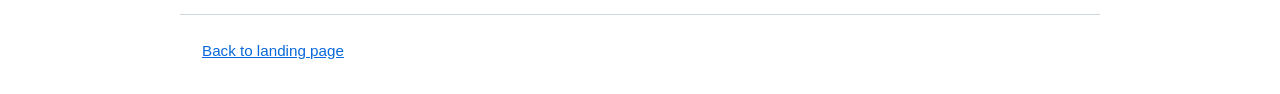
==== commit 97a49a60: "Add maude comments and exports" ====
--- a/artifact/README.html
+++ b/artifact/README.html
@@ -198,7 +198,15 @@
         The root contains the Maude files implementing the LF interpreter. Its
         <code>examples/src/</code> directory contains annotated LF programs, and
         <code>examples/mod-gen/</code> contains generated Maude models for bundled examples.
-      </p>
+        Running these Maude files directly requires Maude version 3.3. Outside the
+        Docker image, set <code>LF_MAUDE_BASE</code> to the LF Maude implementation
+        directory and <code>MAUDE_BASE</code> to the directory containing the Maude
+        3.3 <code>maude</code> executable:
+      </p>
+
+      <div class="command-block"><button class="copy-btn" onclick="copyCommand(this)" data-command="export LF_MAUDE_BASE=$PWD/code/lf-maude-v1.2.2
+export MAUDE_BASE=/path/to/maude-3.3/bin">Copy</button><span class="prompt">user@host:artifact$</span> export LF_MAUDE_BASE=$PWD/code/lf-maude-v1.2.2
+<span class="prompt">user@host:artifact$</span> export MAUDE_BASE=/path/to/maude-3.3/bin</div>
 
       <h3>LF Compiler Extensions</h3>
       <p>
